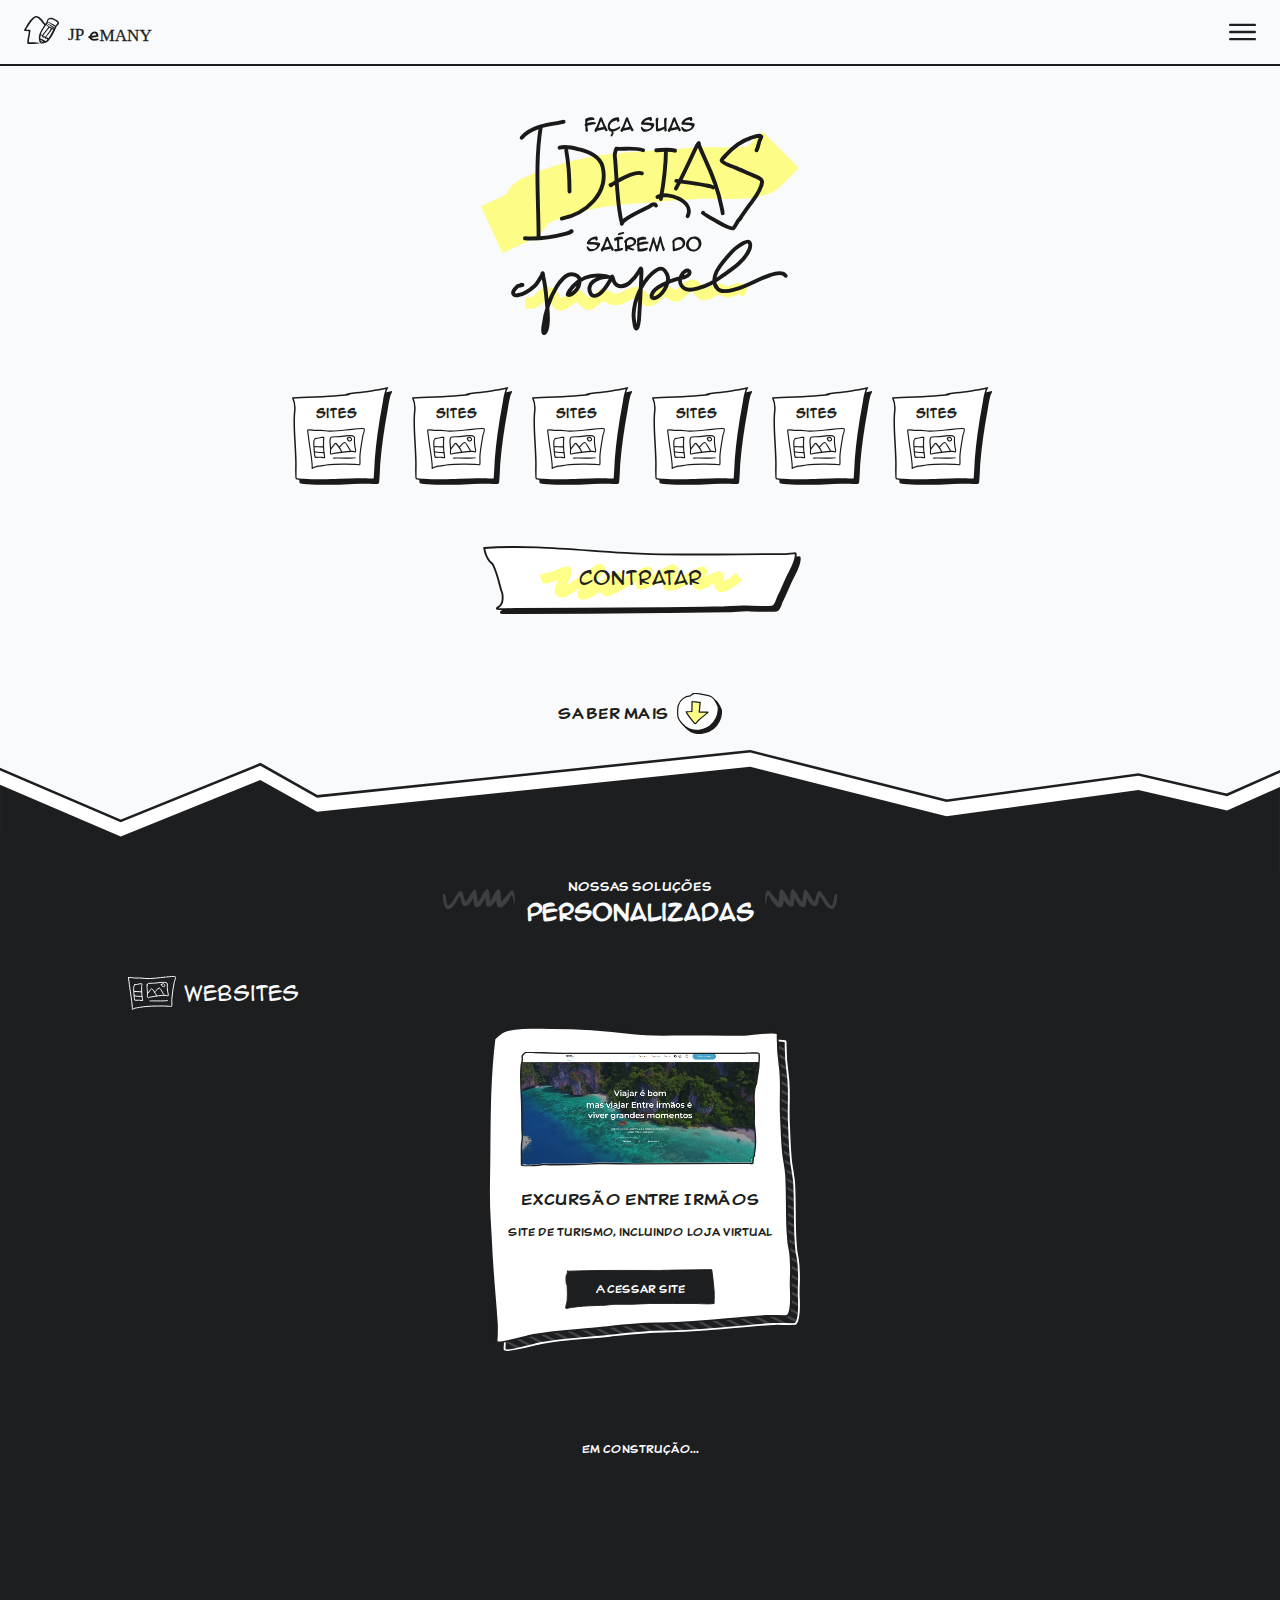
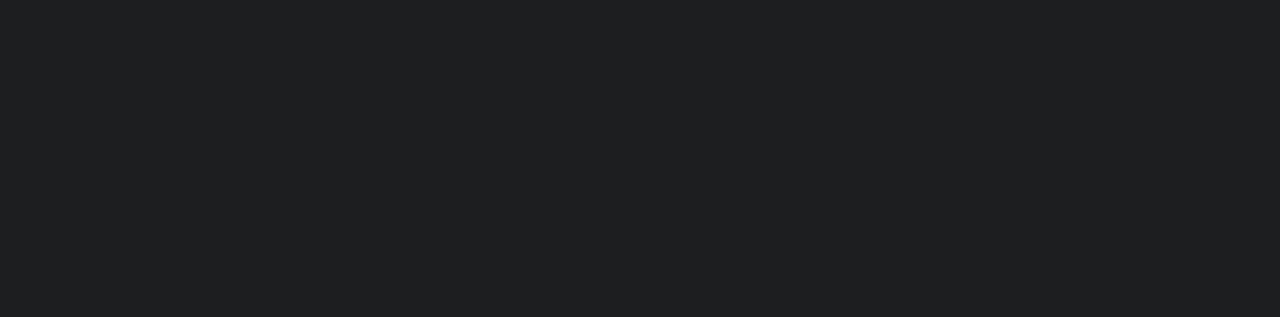
==== index.html @ c29b57c8 "Novo site v1" ====
<!DOCTYPE html>
<html lang="pt-BR">
<head>
    <meta charset="UTF-8">
    <meta name="viewport" content="width=device-width, initial-scale=1.0">
    <link rel="stylesheet" type="text/css" href="estilosGerais.css">
    <link rel="stylesheet" type="text/css" href="inicio.css">
    <link rel="stylesheet" type="text/css" href="icons.css">
    <title>JPeMANY</title>
</head>
<body>
    <!-- Tempo de programação: 25min 10min 50min 45min 25min 1:10-->

    <header>
        <div class="logo">
            <img src="assets/svg/logoCompleto.svg" alt="JPeMANY">
        </div>
        <img src="assets/svg/barras.svg" alt="">
    </header>

    <main>
        <!-- Frase ideias -->
        <div class="fraseIdeias">
            <div class="marcaTexto mt1">
                <img src="assets/svg/marcaTexto1.svg" alt="">
            </div>
            <div class="marcaTexto mt2">
                <img src="assets/svg/marcaTexto2.svg" alt="">
            </div>
            <img src="assets/svg/fraseIdeias.svg" alt="Faça suas ideias saírem do papel">
        </div>


        <!-- Itens -->
        <div class="itensCaixas">

            <div class="item">
                <img class="caixa sombra" src="assets/svg/caixaSombra.svg" alt="">
                <img class="caixa" src="assets/svg/caixa.svg" alt="">
                <h2>Sites</h2>
                <img class="icone" src="assets/svg/itensCaixas/sites.svg" alt="Sites">
            </div>

            <div class="item">
                <img class="caixa sombra" src="assets/svg/caixaSombra.svg" alt="">
                <img class="caixa" src="assets/svg/caixa.svg" alt="">
                <h2>Sites</h2>
                <img class="icone" src="assets/svg/itensCaixas/sites.svg" alt="Sites">
            </div>

            <div class="item">
                <img class="caixa sombra" src="assets/svg/caixaSombra.svg" alt="">
                <img class="caixa" src="assets/svg/caixa.svg" alt="">
                <h2>Sites</h2>
                <img class="icone" src="assets/svg/itensCaixas/sites.svg" alt="Sites">
            </div>

            <div class="item">
                <img class="caixa sombra" src="assets/svg/caixaSombra.svg" alt="">
                <img class="caixa" src="assets/svg/caixa.svg" alt="">
                <h2>Sites</h2>
                <img class="icone" src="assets/svg/itensCaixas/sites.svg" alt="Sites">
            </div>

            <div class="item">
                <img class="caixa sombra" src="assets/svg/caixaSombra.svg" alt="">
                <img class="caixa" src="assets/svg/caixa.svg" alt="">
                <h2>Sites</h2>
                <img class="icone" src="assets/svg/itensCaixas/sites.svg" alt="Sites">
            </div>

            <div class="item">
                <img class="caixa sombra" src="assets/svg/caixaSombra.svg" alt="">
                <img class="caixa" src="assets/svg/caixa.svg" alt="">
                <h2>Sites</h2>
                <img class="icone" src="assets/svg/itensCaixas/sites.svg" alt="Sites">
            </div>
        </div>


        <div class="botaoContratar">
            <img class="caixa sombra" src="assets/svg/retanguloSombra.svg" alt="">
            <img class="caixa" src="assets/svg/retangulo.svg" alt="">
            <img class="caixa marcaTexto" src="assets/svg/marcaTextoRetangulo.svg" alt="">
            <span>Contratar</span>
        </div>


        <a class="saberMais" href="#trabalhos">
            <span>Saber mais</span>
            <img src="assets/svg/iconDescer.svg" alt="">
        </a>

        <img class="divisorPreto" src="assets/svg/divisorPreto.svg" alt="">
        <section id="trabalhos"></section>

        <div class="portfolio">

            <div class="titulo">
                <img class="espelhar" src="assets/svg/ondasBrancas.svg" alt="">
                <div>
                    <h2>Nossas soluções</h2>
                    <h1>personalizadas</h1>
                </div>
                <img src="assets/svg/ondasBrancas.svg" alt="">
            </div>

            <div class="subtitulo">
                <div class="iconSite mask sites"></div>
                <h3>Websites</h3>
            </div>

            <div class="item">
                <img class="caixa sombra" src="assets/svg/caixaSombraBranca.svg" alt="">
                <img class="caixa" src="assets/svg/caixaBranca.svg" alt="">

                <div class="imagemCapa">
                    <img class="contorno" src="assets/svg/contornoImagem.svg" alt="">
                    <img class="mask" src="assets/images/excursaoEntreIrmaos.png" alt="">
                </div>
                
                <h2>Excursão Entre Irmãos</h2>
                <span>Site de turismo, incluindo loja virtual</span>

                <a class="botaoAcessar" href="https://excursaoentreirmaos.com.br/">
                    <img class="caixa" src="assets/svg/retanguloPreto.svg" alt="">
                    <span>Acessar site</span>
                    <img src="" alt="">
                </a>
            </div>

            <div class="construcao">
                <span>Em construção...</span>
            </div>

        </div>

    </main>

    <footer></footer>


</body>
</html>
---- estilosGerais.css ----
:root {
    --branco: #f9fafb;
    --preto: #1d1e20;
    --titulo: 'AnimeAce', Arial, Helvetica, sans-serif;
    --corpo: 'ClassicComic', Arial, Helvetica, sans-serif;
}

/* Fonte para TÍTULO */
@font-face {
    font-family: 'AnimeAce';
    src: url('assets/fonts/AnimeAce20BB.woff2') format('woff2'),
    url('assets/fonts/AnimeAce20BB.woff') format('woff');
}

/* Fonte para CORPO */
@font-face {
    font-family: 'ClassicComic';
    src: url('assets/fonts/ClassicComic.woff2') format('woff2'),
    url('assets/fonts/ClassicComic.woff') format('woff');
}

html {
    scroll-behavior: smooth;
}

button {
    cursor: pointer;
}

a {
    text-decoration: none;
    color: inherit;
}

section {
    scroll-margin-top: 3rem;
}
---- inicio.css ----
body {
    margin: 0;
    padding: 0;
    display: flex;
    align-items: center;
    flex-direction: column;
    font-family: var(--corpo);
    background-color: var(--branco);
    color: var(--preto);
}

header {
    display: flex;
    width: 100%;
    justify-content: space-between;
    box-sizing: border-box;
    padding: 1rem 1.5rem;
    border-bottom: 2px solid var(--preto);
}

main {
    display: flex;
    flex-direction: column;
    justify-content: center;
    align-items: center;
    width: 100%;
}

    .fraseIdeias {
        position: relative;
        display: flex;
        justify-content: center;
        align-items: center;
        width: 80%;
        height: 20rem;
    }

        .fraseIdeias .marcaTexto {
            position: absolute;
        }

        .fraseIdeias img {
            z-index: 0;
        }

    /* Estilos para as caixas */
    .caixa {
        position: absolute;
        width: 100%;
        height: 100%;
        z-index: -1;
    }

    .sombra {
        z-index: -1;
        left: 50%;
        top: 50%;
        transform: translateX(-50%) translateY(-50%);
        margin: 4px 0 0 4px;
    }
    /* --- */

    .itensCaixas {
        display: flex;
        flex-wrap: wrap;
        justify-content: center;
        align-items: center;
        gap: 1.5rem;
    }

        .itensCaixas .item {
            position: relative;
            display: flex;
            flex-direction: column;
            justify-content: center;
            align-items: center;
            width: 6rem;
            height: 6rem;
        }

            /* Compensar a deformação das caixas */
            .itensCaixas h2, .itensCaixas .icone {
                margin: 0.5rem 0.5rem 0 0;
            }

            .itensCaixas h2 {
                font-family: var(--titulo);
                font-size: 0.7rem;
                text-align: center;
            }

            .itensCaixas .icone {
                width: 60%;
            }


    .botaoContratar {
        position: relative;
        width: 80%;
        height: 4rem;
        display: flex;
        justify-content: center;
        align-items: center;
        margin-top: 4rem;
    }

        .botaoContratar .marcaTexto {
            position: absolute;
            top: 0;
            left: 0;
        }

        .botaoContratar span {
            z-index: 1;
            font-family: var(--titulo);
            font-size: 1.1rem;
        }


    .saberMais {
        margin-top: 5.2rem;
        display: flex;
        align-items: center;
        gap: 0.5rem;
        color: var(--preto);
    }

        
    .divisorPreto {
        margin-top: 1rem;
        margin-bottom: -1px;
        width: 100%;
    }

    .portfolio {
        background-color: var(--preto);
        width: 100%;
        color: white;
        display: flex;
        flex-direction: column;
        justify-content: center;
        align-items: center;
        text-align: center;
        color: var(--branco);
    }

        .portfolio .titulo {
            display: flex;
            justify-content: center;
            align-items: center;
            gap: 0.7rem;
        }

            .portfolio .titulo h2  {
                font-size: 0.8rem;
                font-weight: 100;
                margin: 0.3rem 0;
            }

            .portfolio .titulo h1  {
                font-family: var(--titulo);
                font-size: 1.3rem;
                margin: 0;
            }


        .portfolio .subtitulo {
            display: flex;
            align-items: center;
            gap: 0.5rem;
            width: 80%;
            margin-top: 3rem;
        }

            .portfolio .iconSite {
                width: 3rem;
                height: 2.5rem;
                background-color: #fff;
            }

            .portfolio h3 {
                font-family: var(--titulo);
                font-weight: normal;
                font-size: 1.2rem;
                margin: 0 auto 0 0;
            }


        .portfolio .item {
            position: relative;
            width: 19rem;
            height: 21.5rem;
            display: flex;
            flex-direction: column;
            align-items: center;
            text-align: center;
            color: var(--preto);
            gap: 1rem;
            margin-bottom: 5rem;
            z-index: 1;
        }

        .portfolio .sombra {
            margin: 8px 0 0 8px;
        }

            .portfolio .imagemCapa {
                position: relative;
                width: 15rem;
                height: 8rem;
                margin-top: 2rem;
            }

                .portfolio .imagemCapa img {
                    position: absolute;
                    left: 50%;
                    top: 50%;
                    transform: translateX(-50%) translateY(-50%);
                    width: 100%;
                }

                .portfolio .item .mask {
                    -webkit-mask-image: url('assets/svg/imagemClip.svg');
                    mask-image: url('assets/svg/imagemClip.svg');
                }

                .portfolio .contorno {
                    z-index: 1;
                }
            
            .portfolio h2 {
                font-weight: normal;
                font-size: 1rem;
                margin: 0;
            }

            .portfolio span {
                font-size: 0.7rem;
            }

            .portfolio .botaoAcessar {
                text-decoration: none;
                position: relative;
                display: flex;
                justify-content: center;
                align-items: center;
                width: 50%;
                height: 2.5rem;
                margin: auto 0 3rem 0;
                color: var(--branco);
            }

                .portfolio .botaoAcessar span {
                    z-index: 1;
                }


    .construcao {
        height: 30rem;
    }


    /* Classes globais: */
    .espelhar {
        transform: scaleX(-1);
    }
---- icons.css ----
.mask {
    -webkit-mask-repeat: no-repeat;
    -webkit-mask-size: contain;
    -webkit-mask-position: center;

    mask-repeat: no-repeat;
    mask-size: contain;
    mask-position: center;
}

.sites {
    -webkit-mask-image: url('assets/svg/itensCaixas/sites.svg');
    mask-image: url('assets/svg/itensCaixas/sites.svg');
}
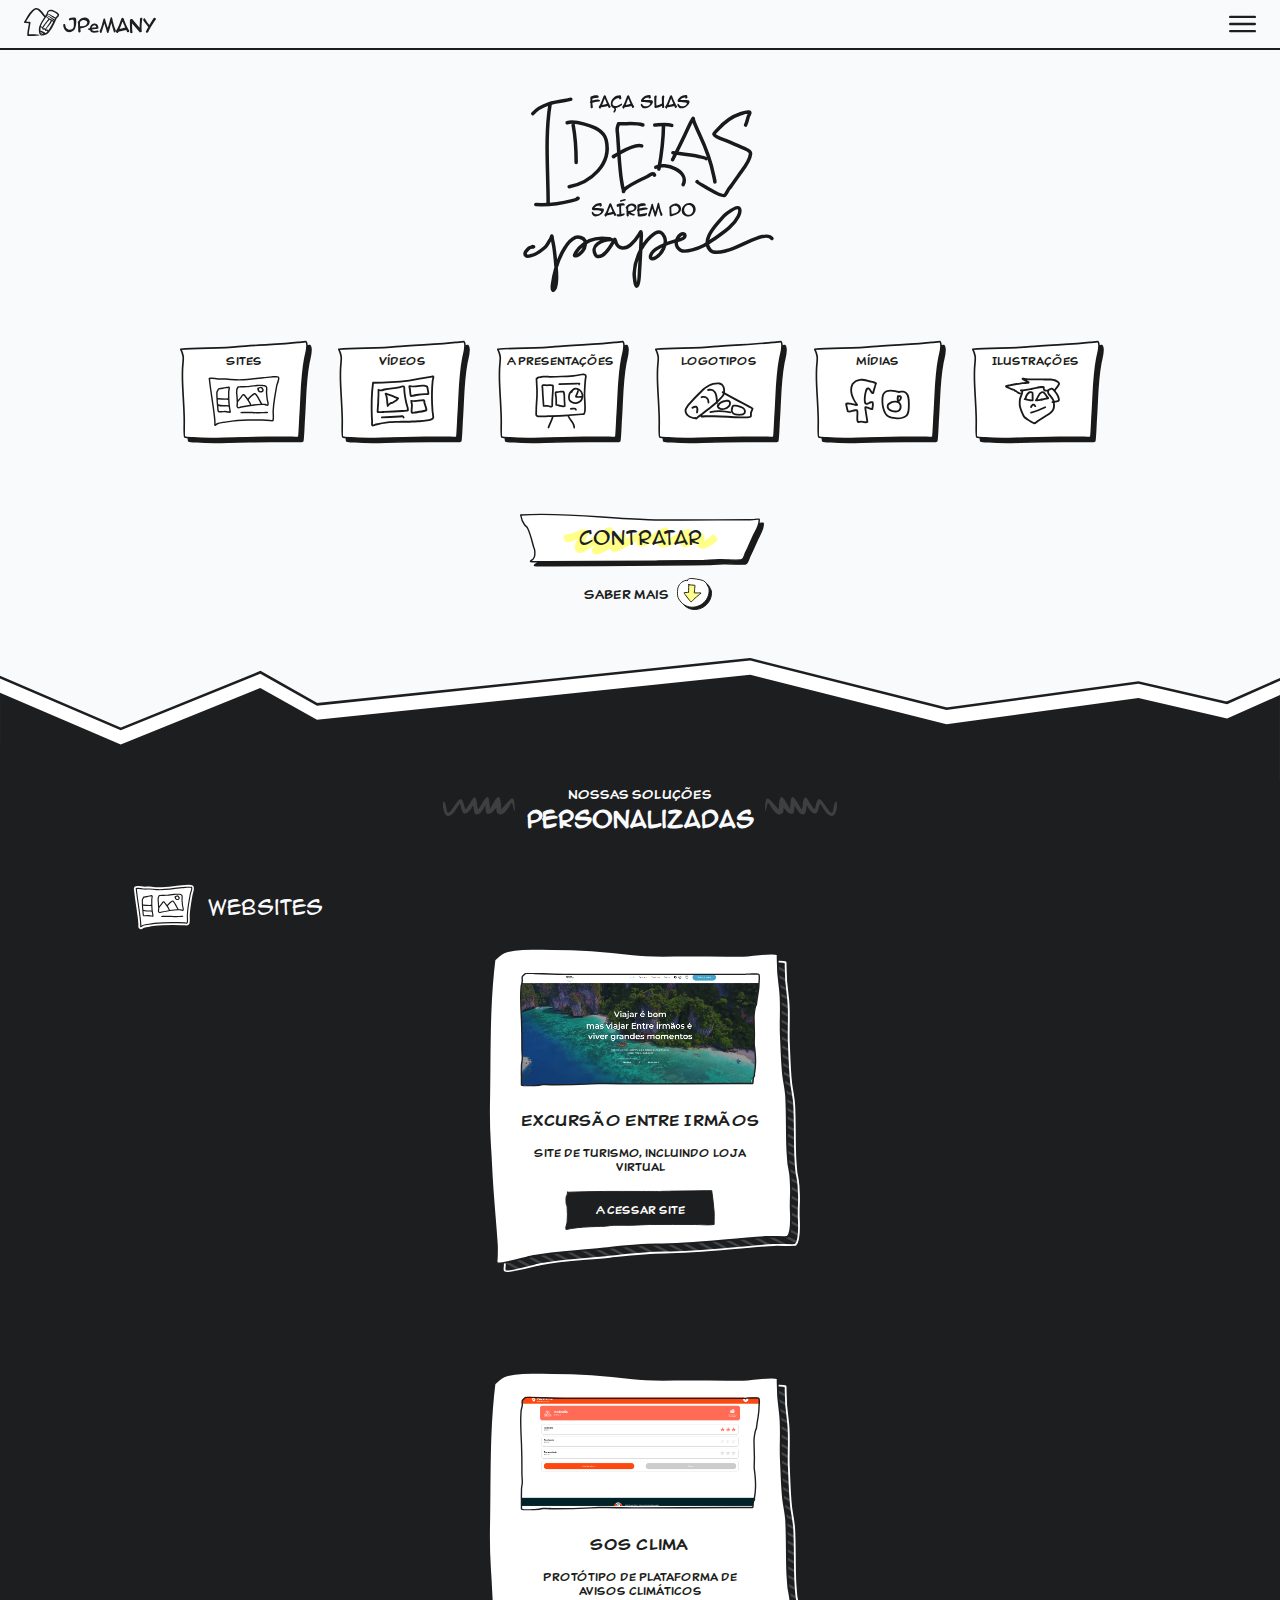
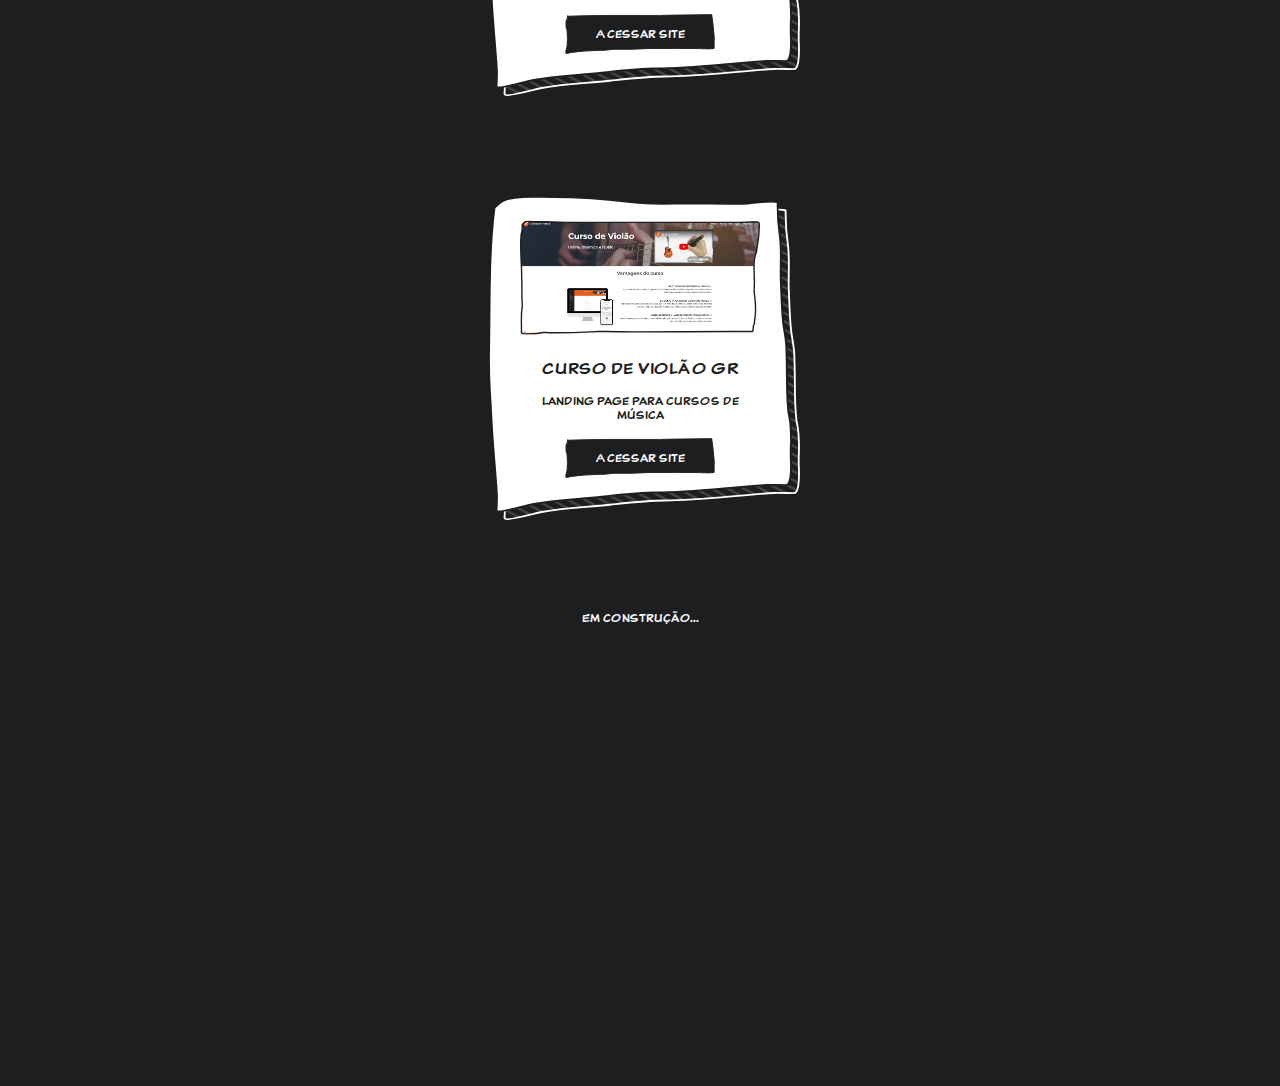
==== commit e2a81d6d: "Atualizações" ====
--- a/index.html
+++ b/index.html
@@ -9,7 +9,7 @@
     <title>JPeMANY</title>
 </head>
 <body>
-    <!-- Tempo de programação: 25min 10min 50min 45min 25min 1:10-->
+    <!-- Tempo de programação: 25min 10min 50min 45min 25min 1:10 1:30-->
 
     <header>
         <div class="logo">
@@ -27,7 +27,7 @@
             <div class="marcaTexto mt2">
                 <img src="assets/svg/marcaTexto2.svg" alt="">
             </div>
-            <img src="assets/svg/fraseIdeias.svg" alt="Faça suas ideias saírem do papel">
+            <img class="fraseSVG" src="assets/svg/fraseIdeias.svg" alt="Faça suas ideias saírem do papel">
         </div>
 
 
@@ -44,36 +44,36 @@
             <div class="item">
                 <img class="caixa sombra" src="assets/svg/caixaSombra.svg" alt="">
                 <img class="caixa" src="assets/svg/caixa.svg" alt="">
-                <h2>Sites</h2>
-                <img class="icone" src="assets/svg/itensCaixas/sites.svg" alt="Sites">
+                <h2>Vídeos</h2>
+                <img class="icone" src="assets/svg/itensCaixas/videos.svg" alt="Vídeos">
             </div>
 
             <div class="item">
                 <img class="caixa sombra" src="assets/svg/caixaSombra.svg" alt="">
                 <img class="caixa" src="assets/svg/caixa.svg" alt="">
-                <h2>Sites</h2>
-                <img class="icone" src="assets/svg/itensCaixas/sites.svg" alt="Sites">
+                <h2>Apresentações</h2>
+                <img class="icone" src="assets/svg/itensCaixas/apresentacoes.svg" alt="Apresentações">
             </div>
 
             <div class="item">
                 <img class="caixa sombra" src="assets/svg/caixaSombra.svg" alt="">
                 <img class="caixa" src="assets/svg/caixa.svg" alt="">
-                <h2>Sites</h2>
-                <img class="icone" src="assets/svg/itensCaixas/sites.svg" alt="Sites">
+                <h2>Logotipos</h2>
+                <img class="icone" src="assets/svg/itensCaixas/logos.svg" alt="Logotipos">
             </div>
 
             <div class="item">
                 <img class="caixa sombra" src="assets/svg/caixaSombra.svg" alt="">
                 <img class="caixa" src="assets/svg/caixa.svg" alt="">
-                <h2>Sites</h2>
-                <img class="icone" src="assets/svg/itensCaixas/sites.svg" alt="Sites">
+                <h2>Mídias</h2>
+                <img class="icone" src="assets/svg/itensCaixas/midias.svg" alt="Mídias">
             </div>
 
             <div class="item">
                 <img class="caixa sombra" src="assets/svg/caixaSombra.svg" alt="">
                 <img class="caixa" src="assets/svg/caixa.svg" alt="">
-                <h2>Sites</h2>
-                <img class="icone" src="assets/svg/itensCaixas/sites.svg" alt="Sites">
+                <h2>Ilustrações</h2>
+                <img class="icone" src="assets/svg/itensCaixas/ilustracoes.svg" alt="Ilustrações">
             </div>
         </div>
 
@@ -106,7 +106,7 @@
             </div>
 
             <div class="subtitulo">
-                <div class="iconSite mask sites"></div>
+                <img class="icon" src="assets/svg/itensCaixas/sites.svg" alt="">
                 <h3>Websites</h3>
             </div>
 
@@ -129,6 +129,46 @@
                 </a>
             </div>
 
+
+            <div class="item">
+                <img class="caixa sombra" src="assets/svg/caixaSombraBranca.svg" alt="">
+                <img class="caixa" src="assets/svg/caixaBranca.svg" alt="">
+
+                <div class="imagemCapa">
+                    <img class="contorno" src="assets/svg/contornoImagem.svg" alt="">
+                    <img class="mask" src="assets/images/sosClima.png" alt="">
+                </div>
+                
+                <h2>SOS Clima</h2>
+                <span>Protótipo de plataforma de avisos climáticos</span>
+
+                <a class="botaoAcessar" href="https://excursaoentreirmaos.com.br/">
+                    <img class="caixa" src="assets/svg/retanguloPreto.svg" alt="">
+                    <span>Acessar site</span>
+                    <img src="" alt="">
+                </a>
+            </div>
+
+
+            <div class="item">
+                <img class="caixa sombra" src="assets/svg/caixaSombraBranca.svg" alt="">
+                <img class="caixa" src="assets/svg/caixaBranca.svg" alt="">
+
+                <div class="imagemCapa">
+                    <img class="contorno" src="assets/svg/contornoImagem.svg" alt="">
+                    <img class="mask" src="assets/images/violaogr.png" alt="">
+                </div>
+                
+                <h2>Curso de Violão GR</h2>
+                <span>Landing page para cursos de música</span>
+
+                <a class="botaoAcessar" href="https://excursaoentreirmaos.com.br/">
+                    <img class="caixa" src="assets/svg/retanguloPreto.svg" alt="">
+                    <span>Acessar site</span>
+                    <img src="" alt="">
+                </a>
+            </div>
+
             <div class="construcao">
                 <span>Em construção...</span>
             </div>
--- a/inicio.css
+++ b/inicio.css
@@ -16,7 +16,7 @@
     width: 100%;
     justify-content: space-between;
     box-sizing: border-box;
-    padding: 1rem 1.5rem;
+    padding: 0.5rem 1.5rem;
     border-bottom: 2px solid var(--preto);
 }
 
@@ -33,17 +33,63 @@
         display: flex;
         justify-content: center;
         align-items: center;
-        width: 80%;
-        height: 20rem;
+        width: 18rem;
+        height: 18rem;
     }
 
         .fraseIdeias .marcaTexto {
             position: absolute;
+            z-index: -1;
         }
 
         .fraseIdeias img {
+            width: 100%;
+        }
+
+        .fraseSVG {
+            z-index: 2;
+        }
+
+        .fraseIdeias .mt1::after {
+            content: '';
+            background-color: var(--branco);
+            width: 20rem;
+            height: 9rem;
+            position: absolute;
+            left: -5%;
+            top: -10%;
+            transform: rotate(-25deg);
+            animation: marcaTexto1 linear 1.5s 1s forwards;
             z-index: 0;
         }
+
+            @keyframes marcaTexto1 {
+                for {
+                    transform: translateX(0) translateY(0) rotate(-25deg);
+                }
+
+                to {
+                    transform: translateX(100%) translateY(-90%) rotate(-35deg);
+                }
+            }
+
+        .fraseIdeias .mt2::after {
+            content: '';
+            background-color: var(--branco);
+            width: 18rem;
+            height: 3rem;
+            position: absolute;
+            left: 0;
+            top: 70%;
+            animation: marcaTexto2 linear 4s 3s forwards;
+        }
+
+            @keyframes marcaTexto2 {
+                for { transform: translateX(0) }
+                to { transform: translateX(100%) }
+            }
+
+
 
     /* Estilos para as caixas */
     .caixa {
@@ -60,14 +106,14 @@
         transform: translateX(-50%) translateY(-50%);
         margin: 4px 0 0 4px;
     }
-    /* --- */
 
     .itensCaixas {
         display: flex;
         flex-wrap: wrap;
         justify-content: center;
         align-items: center;
-        gap: 1.5rem;
+        width: 80%;
+        gap: 1.9rem;
     }
 
         .itensCaixas .item {
@@ -76,29 +122,26 @@
             flex-direction: column;
             justify-content: center;
             align-items: center;
-            width: 6rem;
-            height: 6rem;
-        }
-
-            /* Compensar a deformação das caixas */
-            .itensCaixas h2, .itensCaixas .icone {
-                margin: 0.5rem 0.5rem 0 0;
-            }
+            width: 8rem;
+            height: 6.5rem;
+        }
 
             .itensCaixas h2 {
-                font-family: var(--titulo);
+                font-family: var(--corpo);
+                font-weight: normal;
                 font-size: 0.7rem;
                 text-align: center;
+                margin: 0.5rem 0 0 0;
             }
 
             .itensCaixas .icone {
-                width: 60%;
+                width: 70%;
             }
 
 
     .botaoContratar {
         position: relative;
-        width: 80%;
+        width: 15rem;
         height: 4rem;
         display: flex;
         justify-content: center;
@@ -120,12 +163,17 @@
 
 
     .saberMais {
-        margin-top: 5.2rem;
+        margin: 0.5rem 0 2rem 1rem;
+        font-size: 0.8rem;
         display: flex;
         align-items: center;
         gap: 0.5rem;
         color: var(--preto);
     }
+
+        .saberMais img {
+            height: 2rem;
+        }
 
         
     .divisorPreto {
@@ -174,10 +222,8 @@
             margin-top: 3rem;
         }
 
-            .portfolio .iconSite {
-                width: 3rem;
-                height: 2.5rem;
-                background-color: #fff;
+            .portfolio .icon {
+                width: 4.5rem;
             }
 
             .portfolio h3 {
@@ -238,6 +284,7 @@
 
             .portfolio span {
                 font-size: 0.7rem;
+                width: 80%;
             }
 
             .portfolio .botaoAcessar {
--- a/icons.css
+++ b/icons.css
@@ -8,7 +8,7 @@
     mask-position: center;
 }
 
-.sites {
-    -webkit-mask-image: url('assets/svg/itensCaixas/sites.svg');
-    mask-image: url('assets/svg/itensCaixas/sites.svg');
-}+/* .sites {
+    -webkit-mask-image: url('assets/svg/itensCaixas/sites5.svg');
+    mask-image: url('assets/svg/itensCaixas/sites5.svg');
+} */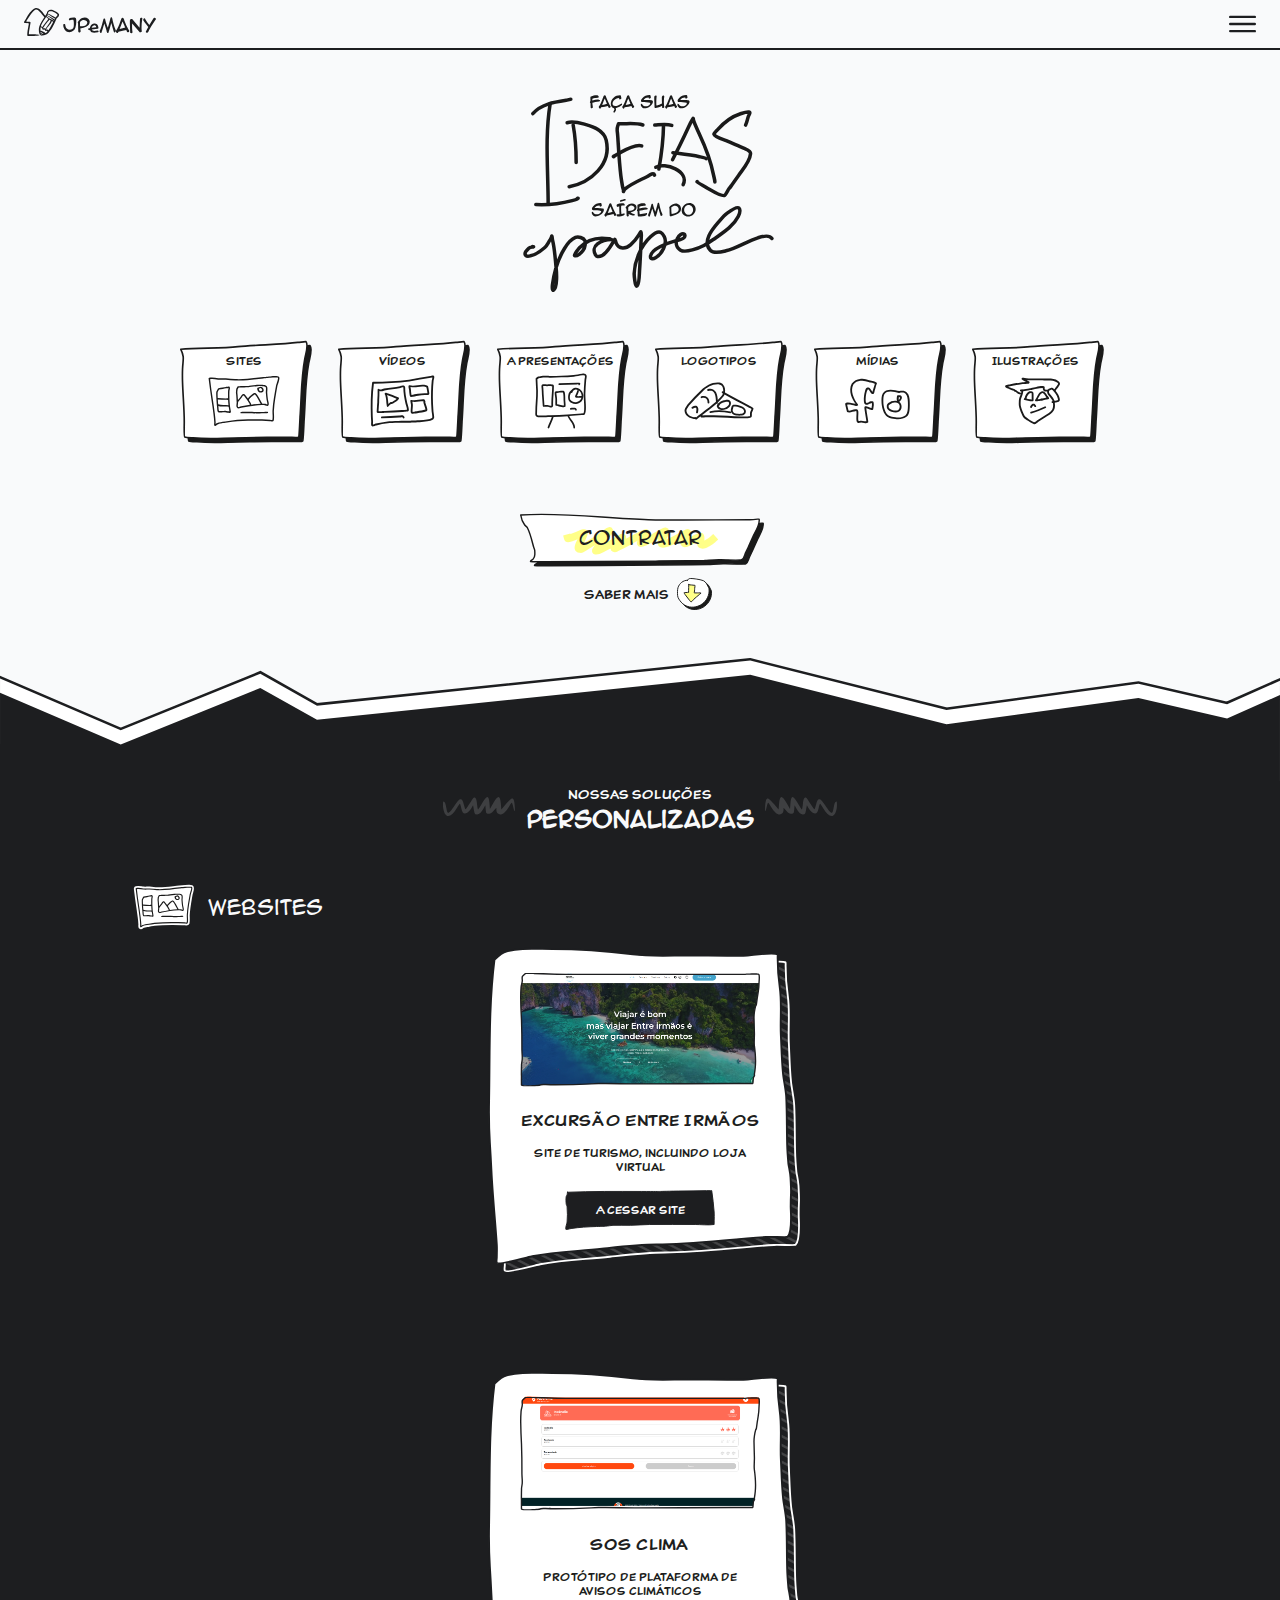
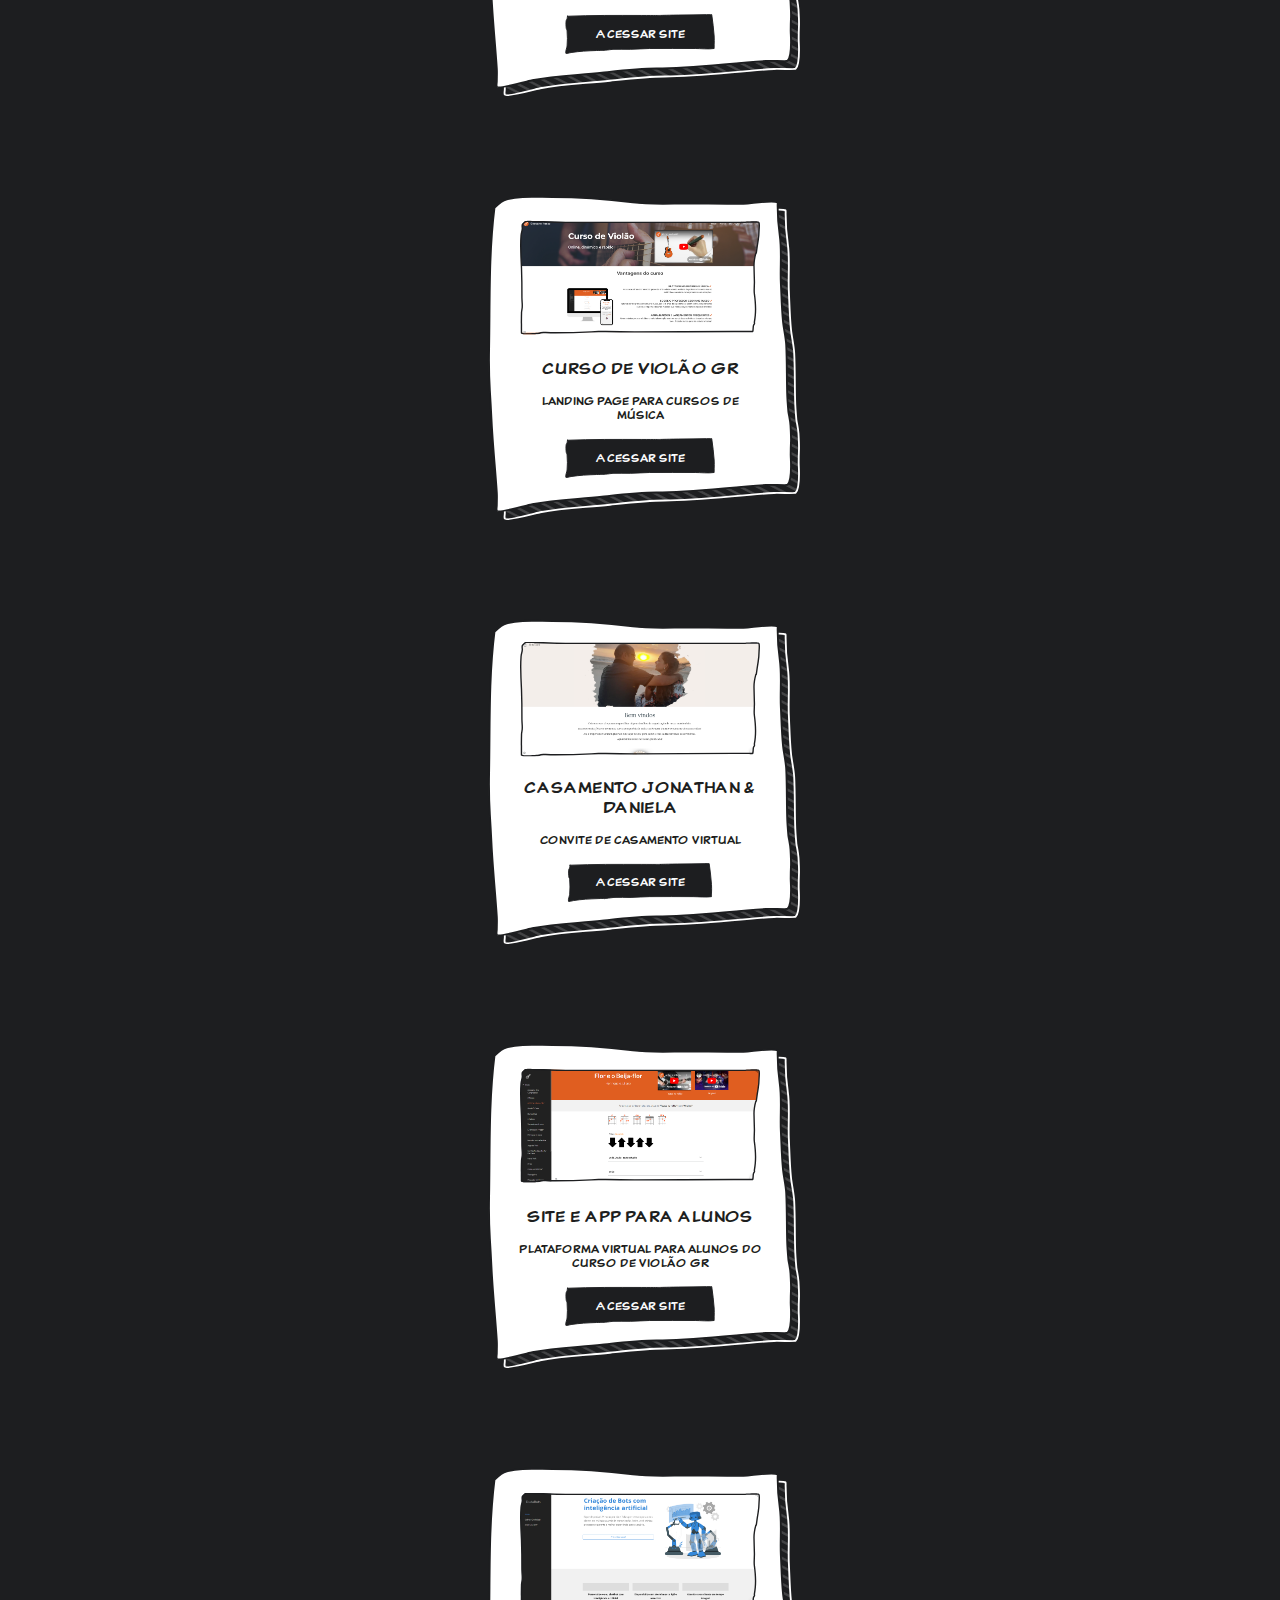
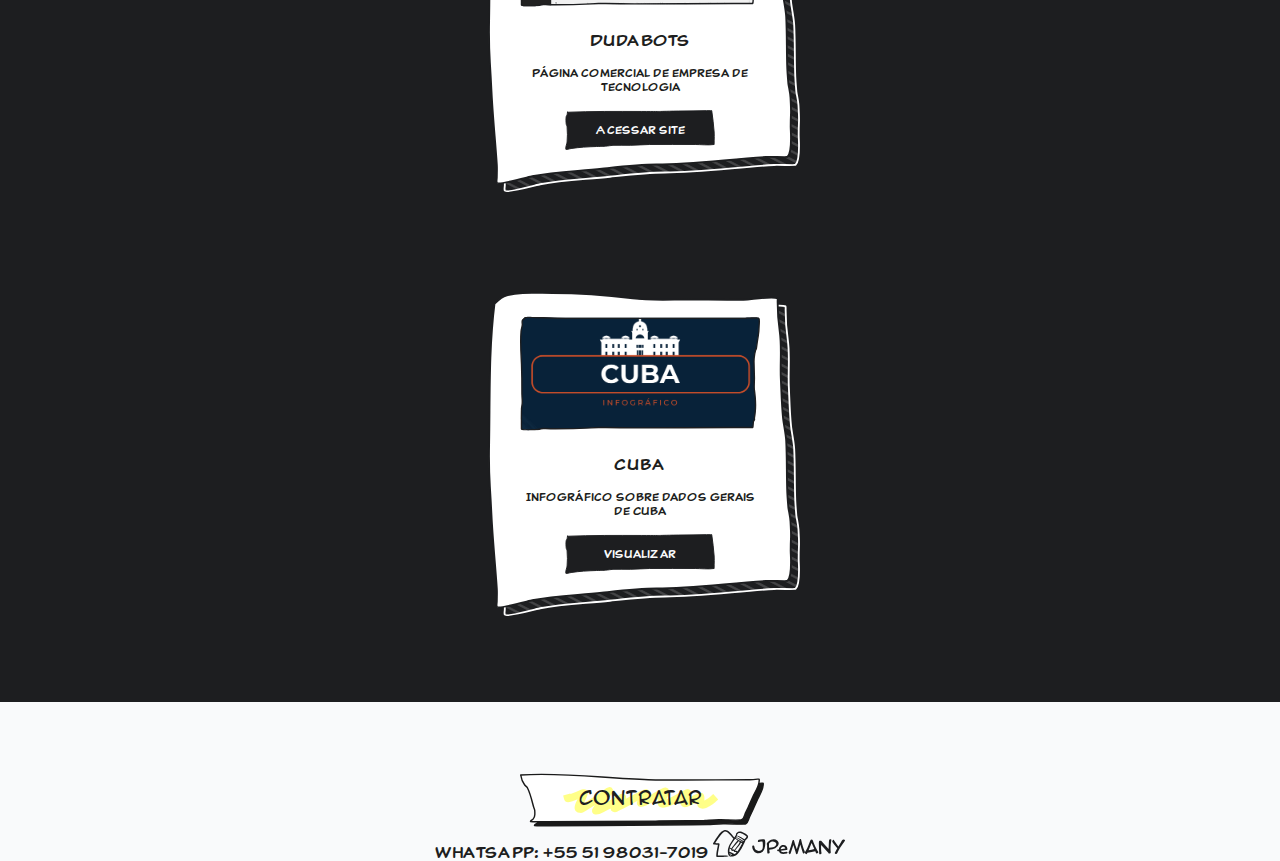
==== commit bd12b5f2: "Atualizações" ====
--- a/index.html
+++ b/index.html
@@ -9,7 +9,7 @@
     <title>JPeMANY</title>
 </head>
 <body>
-    <!-- Tempo de programação: 25min 10min 50min 45min 25min 1:10 1:30-->
+    <!-- Tempo de programação: 25min 10min 50min 45min 25min 1:10 1:30 45min-->
 
     <header>
         <div class="logo">
@@ -78,12 +78,12 @@
         </div>
 
 
-        <div class="botaoContratar">
+        <a class="botaoContratar" href="https://api.whatsapp.com/send?phone=5180317019" target="_blank" rel="noopener">
             <img class="caixa sombra" src="assets/svg/retanguloSombra.svg" alt="">
             <img class="caixa" src="assets/svg/retangulo.svg" alt="">
             <img class="caixa marcaTexto" src="assets/svg/marcaTextoRetangulo.svg" alt="">
             <span>Contratar</span>
-        </div>
+        </a>
 
 
         <a class="saberMais" href="#trabalhos">
@@ -110,13 +110,14 @@
                 <h3>Websites</h3>
             </div>
 
-            <div class="item">
-                <img class="caixa sombra" src="assets/svg/caixaSombraBranca.svg" alt="">
-                <img class="caixa" src="assets/svg/caixaBranca.svg" alt="">
-
-                <div class="imagemCapa">
-                    <img class="contorno" src="assets/svg/contornoImagem.svg" alt="">
-                    <img class="mask" src="assets/images/excursaoEntreIrmaos.png" alt="">
+
+            <div class="item">
+                <img class="caixa sombra" src="assets/svg/caixaSombraBranca.svg" alt="">
+                <img class="caixa" src="assets/svg/caixaBranca.svg" alt="">
+
+                <div class="imagemCapa">
+                    <img class="contorno" src="assets/svg/contornoImagem.svg" alt="">
+                    <img class="mask" src="assets/images/capas/excursaoEntreIrmaos.png" alt="">
                 </div>
                 
                 <h2>Excursão Entre Irmãos</h2>
@@ -136,49 +137,142 @@
 
                 <div class="imagemCapa">
                     <img class="contorno" src="assets/svg/contornoImagem.svg" alt="">
-                    <img class="mask" src="assets/images/sosClima.png" alt="">
+                    <img class="mask" src="assets/images/capas/sosClima.png" alt="">
                 </div>
                 
                 <h2>SOS Clima</h2>
                 <span>Protótipo de plataforma de avisos climáticos</span>
 
-                <a class="botaoAcessar" href="https://excursaoentreirmaos.com.br/">
-                    <img class="caixa" src="assets/svg/retanguloPreto.svg" alt="">
-                    <span>Acessar site</span>
-                    <img src="" alt="">
-                </a>
-            </div>
-
-
-            <div class="item">
-                <img class="caixa sombra" src="assets/svg/caixaSombraBranca.svg" alt="">
-                <img class="caixa" src="assets/svg/caixaBranca.svg" alt="">
-
-                <div class="imagemCapa">
-                    <img class="contorno" src="assets/svg/contornoImagem.svg" alt="">
-                    <img class="mask" src="assets/images/violaogr.png" alt="">
+                <a class="botaoAcessar" href="https://sos-clima.netlify.app/">
+                    <img class="caixa" src="assets/svg/retanguloPreto.svg" alt="">
+                    <span>Acessar site</span>
+                    <img src="" alt="">
+                </a>
+            </div>
+
+
+            <div class="item">
+                <img class="caixa sombra" src="assets/svg/caixaSombraBranca.svg" alt="">
+                <img class="caixa" src="assets/svg/caixaBranca.svg" alt="">
+
+                <div class="imagemCapa">
+                    <img class="contorno" src="assets/svg/contornoImagem.svg" alt="">
+                    <img class="mask" src="assets/images/capas/violaogr.png" alt="">
                 </div>
                 
                 <h2>Curso de Violão GR</h2>
                 <span>Landing page para cursos de música</span>
 
-                <a class="botaoAcessar" href="https://excursaoentreirmaos.com.br/">
-                    <img class="caixa" src="assets/svg/retanguloPreto.svg" alt="">
-                    <span>Acessar site</span>
-                    <img src="" alt="">
-                </a>
-            </div>
-
-            <div class="construcao">
-                <span>Em construção...</span>
-            </div>
-
+                <a class="botaoAcessar" href="https://www.aulaviolaogr.com/">
+                    <img class="caixa" src="assets/svg/retanguloPreto.svg" alt="">
+                    <span>Acessar site</span>
+                    <img src="" alt="">
+                </a>
+            </div>
+
+            
+            <div class="item">
+                <img class="caixa sombra" src="assets/svg/caixaSombraBranca.svg" alt="">
+                <img class="caixa" src="assets/svg/caixaBranca.svg" alt="">
+
+                <div class="imagemCapa">
+                    <img class="contorno" src="assets/svg/contornoImagem.svg" alt="">
+                    <img class="mask" src="assets/images/capas/joedani.png" alt="">
+                </div>
+                
+                <h2>Casamento Jonathan & Daniela</h2>
+                <span>Convite de casamento virtual</span>
+
+                <a class="botaoAcessar" href="https://sites.google.com/view/casamentojoedani">
+                    <img class="caixa" src="assets/svg/retanguloPreto.svg" alt="">
+                    <span>Acessar site</span>
+                    <img src="" alt="">
+                </a>
+            </div>
+
+            
+            <div class="item">
+                <img class="caixa sombra" src="assets/svg/caixaSombraBranca.svg" alt="">
+                <img class="caixa" src="assets/svg/caixaBranca.svg" alt="">
+
+                <div class="imagemCapa">
+                    <img class="contorno" src="assets/svg/contornoImagem.svg" alt="">
+                    <img class="mask" src="assets/images/capas/plataformagr2.png" alt="">
+                </div>
+                
+                <h2>Site e app para alunos</h2>
+                <span>Plataforma virtual para alunos do curso de violão GR</span>
+
+                <a class="botaoAcessar" href="https://sites.google.com/view/alunos-violaogeovane">
+                    <img class="caixa" src="assets/svg/retanguloPreto.svg" alt="">
+                    <span>Acessar site</span>
+                    <img src="" alt="">
+                </a>
+            </div>
+
+            
+            <div class="item">
+                <img class="caixa sombra" src="assets/svg/caixaSombraBranca.svg" alt="">
+                <img class="caixa" src="assets/svg/caixaBranca.svg" alt="">
+
+                <div class="imagemCapa">
+                    <img class="contorno" src="assets/svg/contornoImagem.svg" alt="">
+                    <img class="mask" src="assets/images/capas/dudabots.png" alt="">
+                </div>
+                
+                <h2>DudaBots</h2>
+                <span>Página comercial de empresa de tecnologia</span>
+
+                <a class="botaoAcessar" href="https://sites.google.com/view/dudabots">
+                    <img class="caixa" src="assets/svg/retanguloPreto.svg" alt="">
+                    <span>Acessar site</span>
+                    <img src="" alt="">
+                </a>
+            </div>
+
+            <div class="item">
+                <img class="caixa sombra" src="assets/svg/caixaSombraBranca.svg" alt="">
+                <img class="caixa" src="assets/svg/caixaBranca.svg" alt="">
+
+                <div class="imagemCapa">
+                    <img class="contorno" src="assets/svg/contornoImagem.svg" alt="">
+                    <img class="mask" src="assets/images/capas/cuba.png" alt="">
+                </div>
+                
+                <h2>Cuba</h2>
+                <span>Infográfico sobre dados gerais de Cuba</span>
+
+                <a id="cuba" class="botaoAcessar abrirImagem">
+                    <img class="caixa" src="assets/svg/retanguloPreto.svg" alt="">
+                    <span>Visualizar</span>
+                    <img src="" alt="">
+                </a>
+            </div>
+
+        </div>
+
+        <a class="botaoContratar" href="https://api.whatsapp.com/send?phone=5180317019" target="_blank" rel="noopener">
+            <img class="caixa sombra" src="assets/svg/retanguloSombra.svg" alt="">
+            <img class="caixa" src="assets/svg/retangulo.svg" alt="">
+            <img class="caixa marcaTexto" src="assets/svg/marcaTextoRetangulo.svg" alt="">
+            <span>Contratar</span>
+        </a>
+
+
+        <div class="visualizadorImagens none">
+            <span class="fechar"><span class="iconFechar">X</span>Fechar</span>
+            <img src="" alt="">
+            <span class="legenda"></span>
         </div>
 
     </main>
 
-    <footer></footer>
-
+    <footer>
+        <a href="https://api.whatsapp.com/send?phone=5180317019" target="_blank" rel="noopener">Whatsapp: +55 51 98031-7019</a>
+        <img src="assets/svg/logoCompleto.svg" alt="">
+    </footer>
+
+    <script src="script.js"></script>
 
 </body>
 </html>--- a/estilosGerais.css
+++ b/estilosGerais.css
@@ -34,4 +34,8 @@
 
 section {
     scroll-margin-top: 3rem;
+}
+
+.none {
+    display: none !important;
 }--- a/inicio.css
+++ b/inicio.css
@@ -35,6 +35,7 @@
         align-items: center;
         width: 18rem;
         height: 18rem;
+        overflow: hidden;
     }
 
         .fraseIdeias .marcaTexto {
@@ -304,6 +305,46 @@
                 }
 
 
+    .visualizadorImagens {
+        z-index: 2;
+        position: fixed;
+        left: 0;
+        top: 0;
+        width: 100%;
+        height: 100vh;
+        background-color: #242424a9;
+        color: var(--branco);
+        
+        -webkit-backdrop-filter: blur(5px);
+        backdrop-filter: blur(5px);
+
+        display: flex;
+        flex-direction: column;
+        justify-content: center;
+        align-items: center;
+        gap: 1rem;
+    }
+
+        .visualizadorImagens .fechar {
+            display: flex;
+            align-items: center;
+            gap: 0.5rem;
+            font-weight: 100;
+            text-align: left;
+            width: 70%;
+        }
+
+        .visualizadorImagens .iconFechar {
+            font-size: 1.5rem;
+            font-weight: bold;
+        }
+
+        .visualizadorImagens img {
+            max-width: 80%;
+            max-height: 80%;
+        }
+
+
     .construcao {
         height: 30rem;
     }
@@ -312,4 +353,18 @@
     /* Classes globais: */
     .espelhar {
         transform: scaleX(-1);
-    }+    }
+
+
+
+@media (min-width: 768px) {
+
+    .item *:not(.sombra) {
+        transition: all 0.5s ease;
+    }
+
+    .item:hover *:not(.sombra) {
+        transform: scale(1.1) translateX(-8px) translateY(-8px);
+    }
+
+}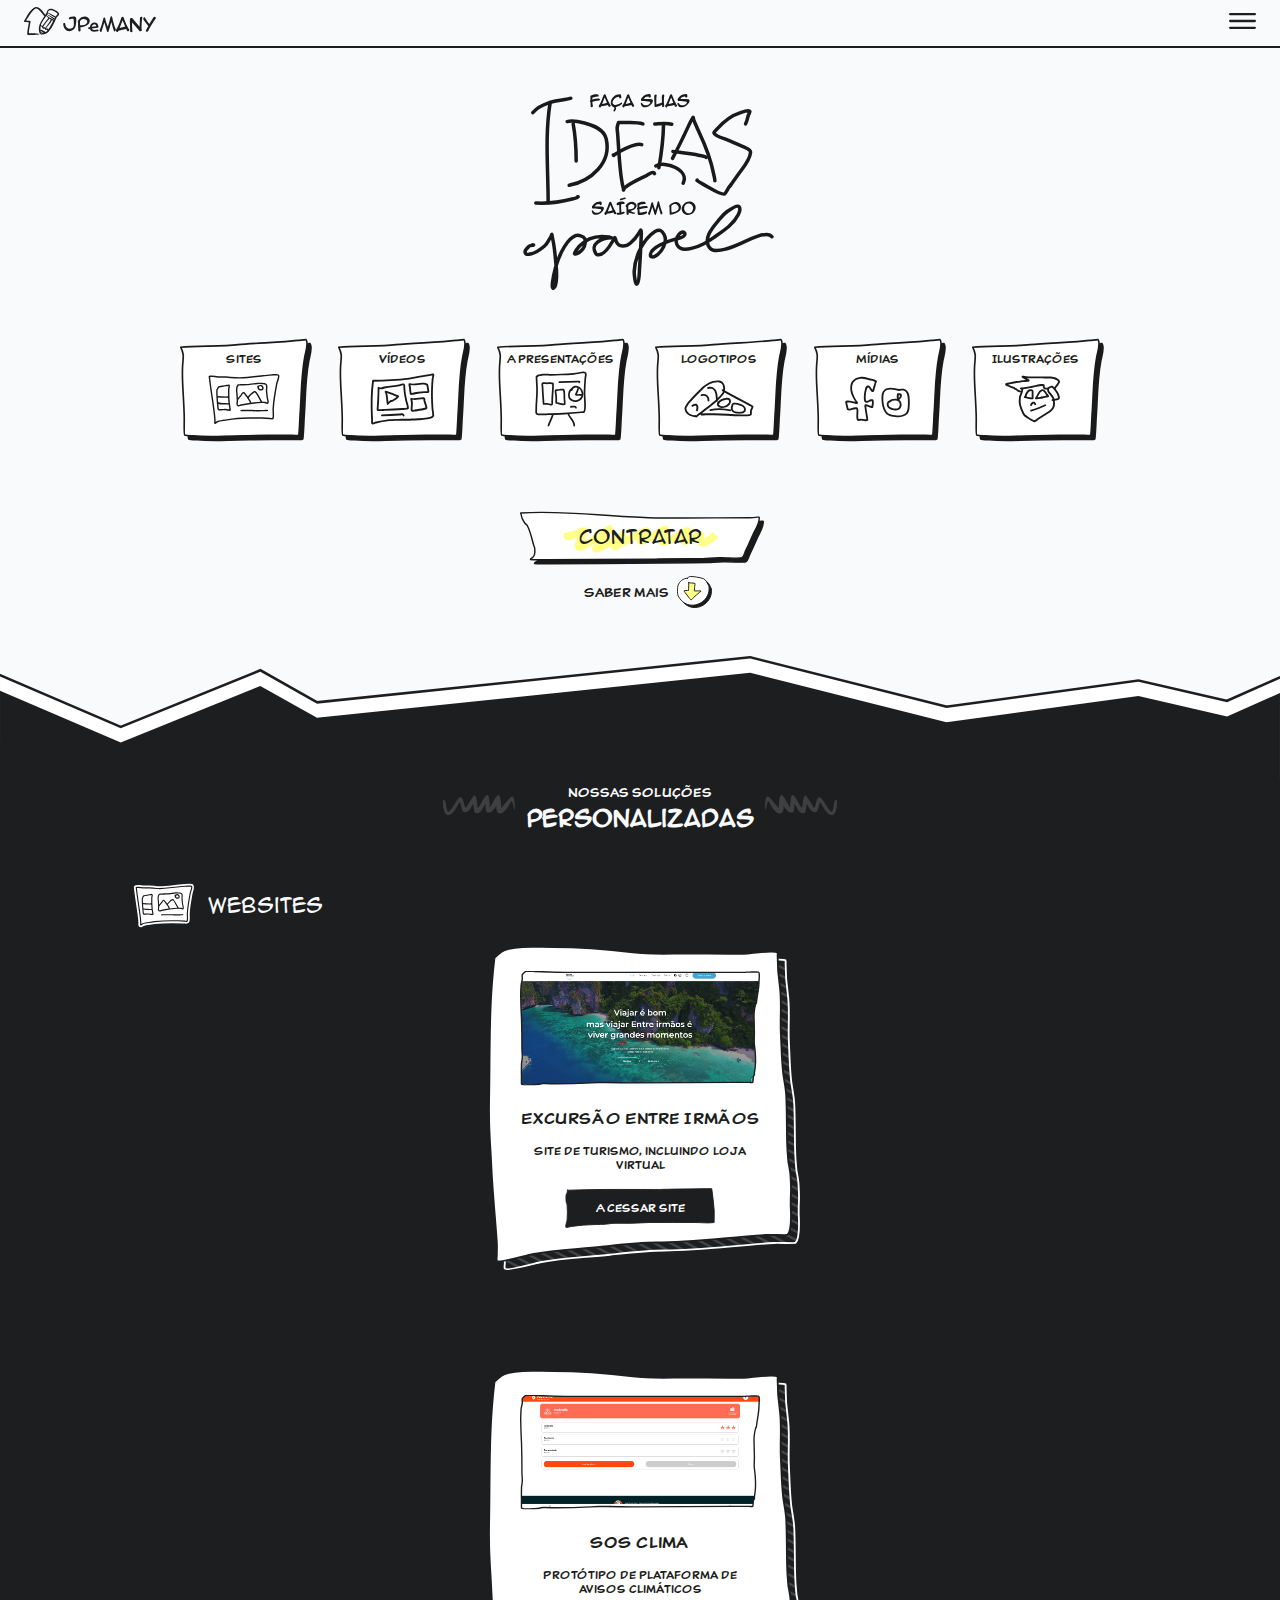
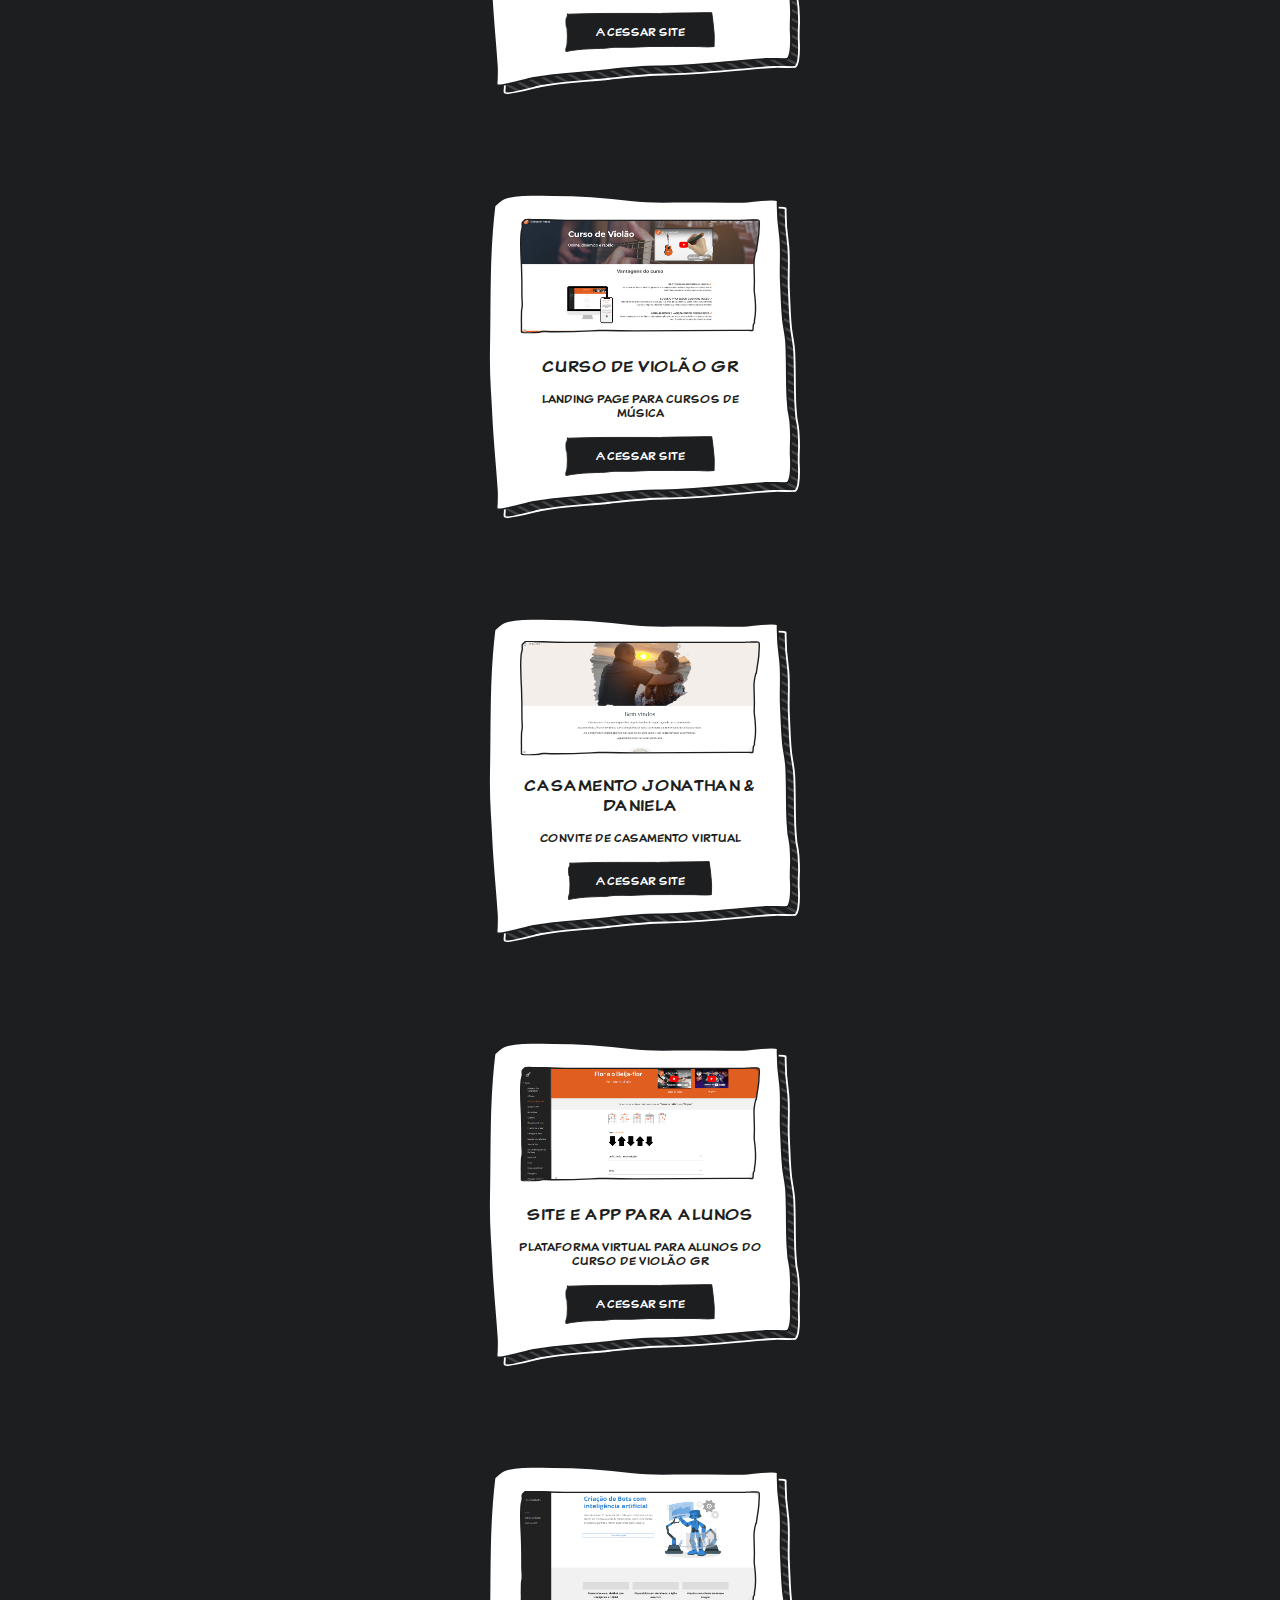
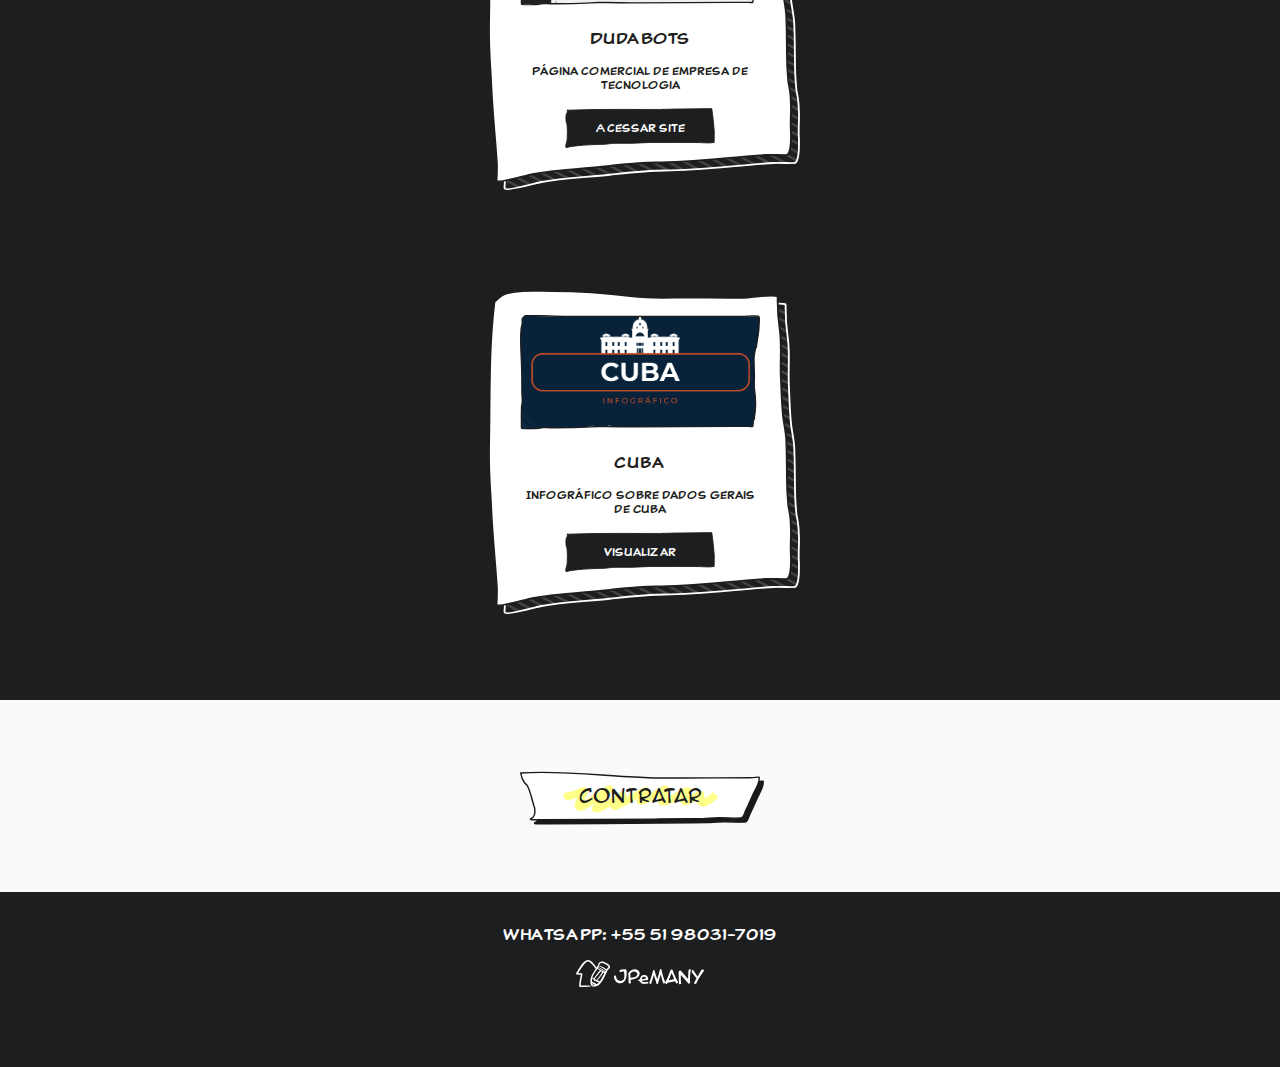
==== commit 2a69f573: "Atualizações" ====
--- a/index.html
+++ b/index.html
@@ -15,7 +15,13 @@
         <div class="logo">
             <img src="assets/svg/logoCompleto.svg" alt="JPeMANY">
         </div>
-        <img src="assets/svg/barras.svg" alt="">
+        <div class="barra">
+            <img src="assets/svg/barras.svg" alt="">
+        </div>
+        <div class="opcoes none">
+            <a>Início</a>
+            <a href="https://api.whatsapp.com/send?phone=5180317019" target="_blank" rel="noopener">Contato</a>
+        </div>
     </header>
 
     <main>
@@ -37,6 +43,7 @@
             <div class="item">
                 <img class="caixa sombra" src="assets/svg/caixaSombra.svg" alt="">
                 <img class="caixa" src="assets/svg/caixa.svg" alt="">
+                <img class="caixa marcaTexto" src="assets/svg/marcaTextoCaixa.svg" alt="">
                 <h2>Sites</h2>
                 <img class="icone" src="assets/svg/itensCaixas/sites.svg" alt="Sites">
             </div>
@@ -44,6 +51,7 @@
             <div class="item">
                 <img class="caixa sombra" src="assets/svg/caixaSombra.svg" alt="">
                 <img class="caixa" src="assets/svg/caixa.svg" alt="">
+                <img class="caixa marcaTexto" src="assets/svg/marcaTextoCaixa.svg" alt="">
                 <h2>Vídeos</h2>
                 <img class="icone" src="assets/svg/itensCaixas/videos.svg" alt="Vídeos">
             </div>
@@ -51,6 +59,7 @@
             <div class="item">
                 <img class="caixa sombra" src="assets/svg/caixaSombra.svg" alt="">
                 <img class="caixa" src="assets/svg/caixa.svg" alt="">
+                <img class="caixa marcaTexto" src="assets/svg/marcaTextoCaixa.svg" alt="">
                 <h2>Apresentações</h2>
                 <img class="icone" src="assets/svg/itensCaixas/apresentacoes.svg" alt="Apresentações">
             </div>
@@ -58,6 +67,7 @@
             <div class="item">
                 <img class="caixa sombra" src="assets/svg/caixaSombra.svg" alt="">
                 <img class="caixa" src="assets/svg/caixa.svg" alt="">
+                <img class="caixa marcaTexto" src="assets/svg/marcaTextoCaixa.svg" alt="">
                 <h2>Logotipos</h2>
                 <img class="icone" src="assets/svg/itensCaixas/logos.svg" alt="Logotipos">
             </div>
@@ -65,6 +75,7 @@
             <div class="item">
                 <img class="caixa sombra" src="assets/svg/caixaSombra.svg" alt="">
                 <img class="caixa" src="assets/svg/caixa.svg" alt="">
+                <img class="caixa marcaTexto" src="assets/svg/marcaTextoCaixa.svg" alt="">
                 <h2>Mídias</h2>
                 <img class="icone" src="assets/svg/itensCaixas/midias.svg" alt="Mídias">
             </div>
@@ -72,6 +83,7 @@
             <div class="item">
                 <img class="caixa sombra" src="assets/svg/caixaSombra.svg" alt="">
                 <img class="caixa" src="assets/svg/caixa.svg" alt="">
+                <img class="caixa marcaTexto" src="assets/svg/marcaTextoCaixa.svg" alt="">
                 <h2>Ilustrações</h2>
                 <img class="icone" src="assets/svg/itensCaixas/ilustracoes.svg" alt="Ilustrações">
             </div>
@@ -110,148 +122,151 @@
                 <h3>Websites</h3>
             </div>
 
-
-            <div class="item">
-                <img class="caixa sombra" src="assets/svg/caixaSombraBranca.svg" alt="">
-                <img class="caixa" src="assets/svg/caixaBranca.svg" alt="">
-
-                <div class="imagemCapa">
-                    <img class="contorno" src="assets/svg/contornoImagem.svg" alt="">
-                    <img class="mask" src="assets/images/capas/excursaoEntreIrmaos.png" alt="">
-                </div>
+            <div class="itensLinks">
+
+                <div class="item">
+                    <img class="caixa sombra" src="assets/svg/caixaSombraBranca.svg" alt="">
+                    <img class="caixa" src="assets/svg/caixaBranca.svg" alt="">
+
+                    <div class="imagemCapa">
+                        <img class="contorno" src="assets/svg/contornoImagem.svg" alt="">
+                        <img class="mask" src="assets/images/capas/excursaoEntreIrmaos.png" alt="">
+                    </div>
+                    
+                    <h2>Excursão Entre Irmãos</h2>
+                    <span>Site de turismo, incluindo loja virtual</span>
+
+                    <a class="botaoAcessar" href="https://excursaoentreirmaos.com.br/">
+                        <img class="caixa" src="assets/svg/retanguloPreto.svg" alt="">
+                        <span>Acessar site</span>
+                        <img src="" alt="">
+                    </a>
+                </div>
+
+
+                <div class="item">
+                    <img class="caixa sombra" src="assets/svg/caixaSombraBranca.svg" alt="">
+                    <img class="caixa" src="assets/svg/caixaBranca.svg" alt="">
+
+                    <div class="imagemCapa">
+                        <img class="contorno" src="assets/svg/contornoImagem.svg" alt="">
+                        <img class="mask" src="assets/images/capas/sosClima.png" alt="">
+                    </div>
+                    
+                    <h2>SOS Clima</h2>
+                    <span>Protótipo de plataforma de avisos climáticos</span>
+
+                    <a class="botaoAcessar" href="https://sos-clima.netlify.app/">
+                        <img class="caixa" src="assets/svg/retanguloPreto.svg" alt="">
+                        <span>Acessar site</span>
+                        <img src="" alt="">
+                    </a>
+                </div>
+
+
+                <div class="item">
+                    <img class="caixa sombra" src="assets/svg/caixaSombraBranca.svg" alt="">
+                    <img class="caixa" src="assets/svg/caixaBranca.svg" alt="">
+
+                    <div class="imagemCapa">
+                        <img class="contorno" src="assets/svg/contornoImagem.svg" alt="">
+                        <img class="mask" src="assets/images/capas/violaogr.png" alt="">
+                    </div>
+                    
+                    <h2>Curso de Violão GR</h2>
+                    <span>Landing page para cursos de música</span>
+
+                    <a class="botaoAcessar" href="https://www.aulaviolaogr.com/">
+                        <img class="caixa" src="assets/svg/retanguloPreto.svg" alt="">
+                        <span>Acessar site</span>
+                        <img src="" alt="">
+                    </a>
+                </div>
+
                 
-                <h2>Excursão Entre Irmãos</h2>
-                <span>Site de turismo, incluindo loja virtual</span>
-
-                <a class="botaoAcessar" href="https://excursaoentreirmaos.com.br/">
-                    <img class="caixa" src="assets/svg/retanguloPreto.svg" alt="">
-                    <span>Acessar site</span>
-                    <img src="" alt="">
-                </a>
-            </div>
-
-
-            <div class="item">
-                <img class="caixa sombra" src="assets/svg/caixaSombraBranca.svg" alt="">
-                <img class="caixa" src="assets/svg/caixaBranca.svg" alt="">
-
-                <div class="imagemCapa">
-                    <img class="contorno" src="assets/svg/contornoImagem.svg" alt="">
-                    <img class="mask" src="assets/images/capas/sosClima.png" alt="">
-                </div>
+                <div class="item">
+                    <img class="caixa sombra" src="assets/svg/caixaSombraBranca.svg" alt="">
+                    <img class="caixa" src="assets/svg/caixaBranca.svg" alt="">
+
+                    <div class="imagemCapa">
+                        <img class="contorno" src="assets/svg/contornoImagem.svg" alt="">
+                        <img class="mask" src="assets/images/capas/joedani.png" alt="">
+                    </div>
+                    
+                    <h2>Casamento Jonathan & Daniela</h2>
+                    <span>Convite de casamento virtual</span>
+
+                    <a class="botaoAcessar" href="https://sites.google.com/view/casamentojoedani">
+                        <img class="caixa" src="assets/svg/retanguloPreto.svg" alt="">
+                        <span>Acessar site</span>
+                        <img src="" alt="">
+                    </a>
+                </div>
+
                 
-                <h2>SOS Clima</h2>
-                <span>Protótipo de plataforma de avisos climáticos</span>
-
-                <a class="botaoAcessar" href="https://sos-clima.netlify.app/">
-                    <img class="caixa" src="assets/svg/retanguloPreto.svg" alt="">
-                    <span>Acessar site</span>
-                    <img src="" alt="">
-                </a>
-            </div>
-
-
-            <div class="item">
-                <img class="caixa sombra" src="assets/svg/caixaSombraBranca.svg" alt="">
-                <img class="caixa" src="assets/svg/caixaBranca.svg" alt="">
-
-                <div class="imagemCapa">
-                    <img class="contorno" src="assets/svg/contornoImagem.svg" alt="">
-                    <img class="mask" src="assets/images/capas/violaogr.png" alt="">
-                </div>
+                <div class="item">
+                    <img class="caixa sombra" src="assets/svg/caixaSombraBranca.svg" alt="">
+                    <img class="caixa" src="assets/svg/caixaBranca.svg" alt="">
+
+                    <div class="imagemCapa">
+                        <img class="contorno" src="assets/svg/contornoImagem.svg" alt="">
+                        <img class="mask" src="assets/images/capas/plataformagr2.png" alt="">
+                    </div>
+                    
+                    <h2>Site e app para alunos</h2>
+                    <span>Plataforma virtual para alunos do curso de violão GR</span>
+
+                    <a class="botaoAcessar" href="https://sites.google.com/view/alunos-violaogeovane">
+                        <img class="caixa" src="assets/svg/retanguloPreto.svg" alt="">
+                        <span>Acessar site</span>
+                        <img src="" alt="">
+                    </a>
+                </div>
+
                 
-                <h2>Curso de Violão GR</h2>
-                <span>Landing page para cursos de música</span>
-
-                <a class="botaoAcessar" href="https://www.aulaviolaogr.com/">
-                    <img class="caixa" src="assets/svg/retanguloPreto.svg" alt="">
-                    <span>Acessar site</span>
-                    <img src="" alt="">
-                </a>
-            </div>
-
-            
-            <div class="item">
-                <img class="caixa sombra" src="assets/svg/caixaSombraBranca.svg" alt="">
-                <img class="caixa" src="assets/svg/caixaBranca.svg" alt="">
-
-                <div class="imagemCapa">
-                    <img class="contorno" src="assets/svg/contornoImagem.svg" alt="">
-                    <img class="mask" src="assets/images/capas/joedani.png" alt="">
-                </div>
-                
-                <h2>Casamento Jonathan & Daniela</h2>
-                <span>Convite de casamento virtual</span>
-
-                <a class="botaoAcessar" href="https://sites.google.com/view/casamentojoedani">
-                    <img class="caixa" src="assets/svg/retanguloPreto.svg" alt="">
-                    <span>Acessar site</span>
-                    <img src="" alt="">
-                </a>
-            </div>
-
-            
-            <div class="item">
-                <img class="caixa sombra" src="assets/svg/caixaSombraBranca.svg" alt="">
-                <img class="caixa" src="assets/svg/caixaBranca.svg" alt="">
-
-                <div class="imagemCapa">
-                    <img class="contorno" src="assets/svg/contornoImagem.svg" alt="">
-                    <img class="mask" src="assets/images/capas/plataformagr2.png" alt="">
-                </div>
-                
-                <h2>Site e app para alunos</h2>
-                <span>Plataforma virtual para alunos do curso de violão GR</span>
-
-                <a class="botaoAcessar" href="https://sites.google.com/view/alunos-violaogeovane">
-                    <img class="caixa" src="assets/svg/retanguloPreto.svg" alt="">
-                    <span>Acessar site</span>
-                    <img src="" alt="">
-                </a>
-            </div>
-
-            
-            <div class="item">
-                <img class="caixa sombra" src="assets/svg/caixaSombraBranca.svg" alt="">
-                <img class="caixa" src="assets/svg/caixaBranca.svg" alt="">
-
-                <div class="imagemCapa">
-                    <img class="contorno" src="assets/svg/contornoImagem.svg" alt="">
-                    <img class="mask" src="assets/images/capas/dudabots.png" alt="">
-                </div>
-                
-                <h2>DudaBots</h2>
-                <span>Página comercial de empresa de tecnologia</span>
-
-                <a class="botaoAcessar" href="https://sites.google.com/view/dudabots">
-                    <img class="caixa" src="assets/svg/retanguloPreto.svg" alt="">
-                    <span>Acessar site</span>
-                    <img src="" alt="">
-                </a>
-            </div>
-
-            <div class="item">
-                <img class="caixa sombra" src="assets/svg/caixaSombraBranca.svg" alt="">
-                <img class="caixa" src="assets/svg/caixaBranca.svg" alt="">
-
-                <div class="imagemCapa">
-                    <img class="contorno" src="assets/svg/contornoImagem.svg" alt="">
-                    <img class="mask" src="assets/images/capas/cuba.png" alt="">
-                </div>
-                
-                <h2>Cuba</h2>
-                <span>Infográfico sobre dados gerais de Cuba</span>
-
-                <a id="cuba" class="botaoAcessar abrirImagem">
-                    <img class="caixa" src="assets/svg/retanguloPreto.svg" alt="">
-                    <span>Visualizar</span>
-                    <img src="" alt="">
-                </a>
-            </div>
-
-        </div>
-
-        <a class="botaoContratar" href="https://api.whatsapp.com/send?phone=5180317019" target="_blank" rel="noopener">
+                <div class="item">
+                    <img class="caixa sombra" src="assets/svg/caixaSombraBranca.svg" alt="">
+                    <img class="caixa" src="assets/svg/caixaBranca.svg" alt="">
+
+                    <div class="imagemCapa">
+                        <img class="contorno" src="assets/svg/contornoImagem.svg" alt="">
+                        <img class="mask" src="assets/images/capas/dudabots.png" alt="">
+                    </div>
+                    
+                    <h2>DudaBots</h2>
+                    <span>Página comercial de empresa de tecnologia</span>
+
+                    <a class="botaoAcessar" href="https://sites.google.com/view/dudabots">
+                        <img class="caixa" src="assets/svg/retanguloPreto.svg" alt="">
+                        <span>Acessar site</span>
+                        <img src="" alt="">
+                    </a>
+                </div>
+
+                <div class="item">
+                    <img class="caixa sombra" src="assets/svg/caixaSombraBranca.svg" alt="">
+                    <img class="caixa" src="assets/svg/caixaBranca.svg" alt="">
+
+                    <div class="imagemCapa">
+                        <img class="contorno" src="assets/svg/contornoImagem.svg" alt="">
+                        <img class="mask" src="assets/images/capas/cuba.png" alt="">
+                    </div>
+                    
+                    <h2>Cuba</h2>
+                    <span>Infográfico sobre dados gerais de Cuba</span>
+
+                    <a id="cuba" class="botaoAcessar abrirImagem">
+                        <img class="caixa" src="assets/svg/retanguloPreto.svg" alt="">
+                        <span>Visualizar</span>
+                        <img src="" alt="">
+                    </a>
+                </div>
+
+            </div>
+
+        </div>
+
+        <a class="botaoContratar inferior" href="https://api.whatsapp.com/send?phone=5180317019" target="_blank" rel="noopener">
             <img class="caixa sombra" src="assets/svg/retanguloSombra.svg" alt="">
             <img class="caixa" src="assets/svg/retangulo.svg" alt="">
             <img class="caixa marcaTexto" src="assets/svg/marcaTextoRetangulo.svg" alt="">
@@ -272,6 +287,7 @@
         <img src="assets/svg/logoCompleto.svg" alt="">
     </footer>
 
+    <!-- <div class="custom-cursor"></div> -->
     <script src="script.js"></script>
 
 </body>
--- a/estilosGerais.css
+++ b/estilosGerais.css
@@ -23,6 +23,10 @@
     scroll-behavior: smooth;
 }
 
+body {
+    cursor: url('assets/svg/mouse.svg'), auto;
+}
+
 button {
     cursor: pointer;
 }
--- a/inicio.css
+++ b/inicio.css
@@ -12,13 +12,35 @@
 }
 
 header {
+    position: relative;
     display: flex;
     width: 100%;
+    height: 3rem;
     justify-content: space-between;
+    align-items: center;
     box-sizing: border-box;
-    padding: 0.5rem 1.5rem;
+    padding: 0 1.5rem;
     border-bottom: 2px solid var(--preto);
 }
+
+    header .opcoes {
+        position: absolute;
+        display: flex;
+        flex-direction: column;
+        width: 10rem;
+        border: 1px solid var(--preto);
+        background-color: var(--branco);
+        text-align: center;
+        right: 0;
+        top: 0;
+        transform: translateY(calc(3rem - 2px));
+        z-index: 3;
+    }
+
+        header .opcoes a {
+            padding: 0.5rem;
+            border: 1px solid var(--preto);
+        }
 
 main {
     display: flex;
@@ -137,6 +159,10 @@
 
             .itensCaixas .icone {
                 width: 70%;
+            }
+
+            .itensCaixas .marcaTexto {
+                opacity: 0;
             }
 
 
@@ -344,10 +370,29 @@
             max-height: 80%;
         }
 
-
-    .construcao {
-        height: 30rem;
-    }
+    .inferior {
+        margin-bottom: 4rem;
+    }
+
+
+    footer {
+        background-color: var(--preto);
+        color: white;
+        display: flex;
+        flex-direction: column;
+        justify-content: center;
+        align-items: center;
+        width: 100%;
+        box-sizing: border-box;
+        padding: 2rem 1rem 5rem 1rem;
+        text-align: center;
+        gap: 1rem;
+    }
+
+        footer img {
+            filter: brightness(50);
+            width: 8rem;
+        }
 
 
     /* Classes globais: */
@@ -355,16 +400,48 @@
         transform: scaleX(-1);
     }
 
-
-
-@media (min-width: 768px) {
-
-    .item *:not(.sombra) {
+    .custom-cursor {
+        width: 20px;
+        height: 20px;
+        background-color: red; /* Cor do cursor */
+        border-radius: 50%;
+        position: fixed;
+        pointer-events: none; /* Evita interferência nos cliques */
+        transform: translate(-50%, -50%);
+        transition: transform 0.1s linear;
+    }
+    
+
+
+
+/* @media (min-width: 768px) { */
+
+    .item *, .botaoContratar *, .subtitulo .icon {
         transition: all 0.5s ease;
     }
 
-    .item:hover *:not(.sombra) {
+    .itensCaixas .item:hover *:not(.sombra) {
         transform: scale(1.1) translateX(-8px) translateY(-8px);
     }
 
-}+    .itensCaixas .item:hover .marcaTexto {
+        opacity: 1;
+    }
+
+    .botaoContratar:hover *:not(.sombra) {
+        transform: scale(1.1) translateX(-8px) translateY(-8px);
+    }
+
+    .subtitulo:hover .icon {
+        transform: rotate(-15deg) scale(1.1);
+    }
+/* 
+    .itensLinks {
+        width: 80%;
+        display: flex;
+        flex-wrap: wrap;
+        gap: 3rem;
+        justify-content: space-between;
+    } */
+
+/* } */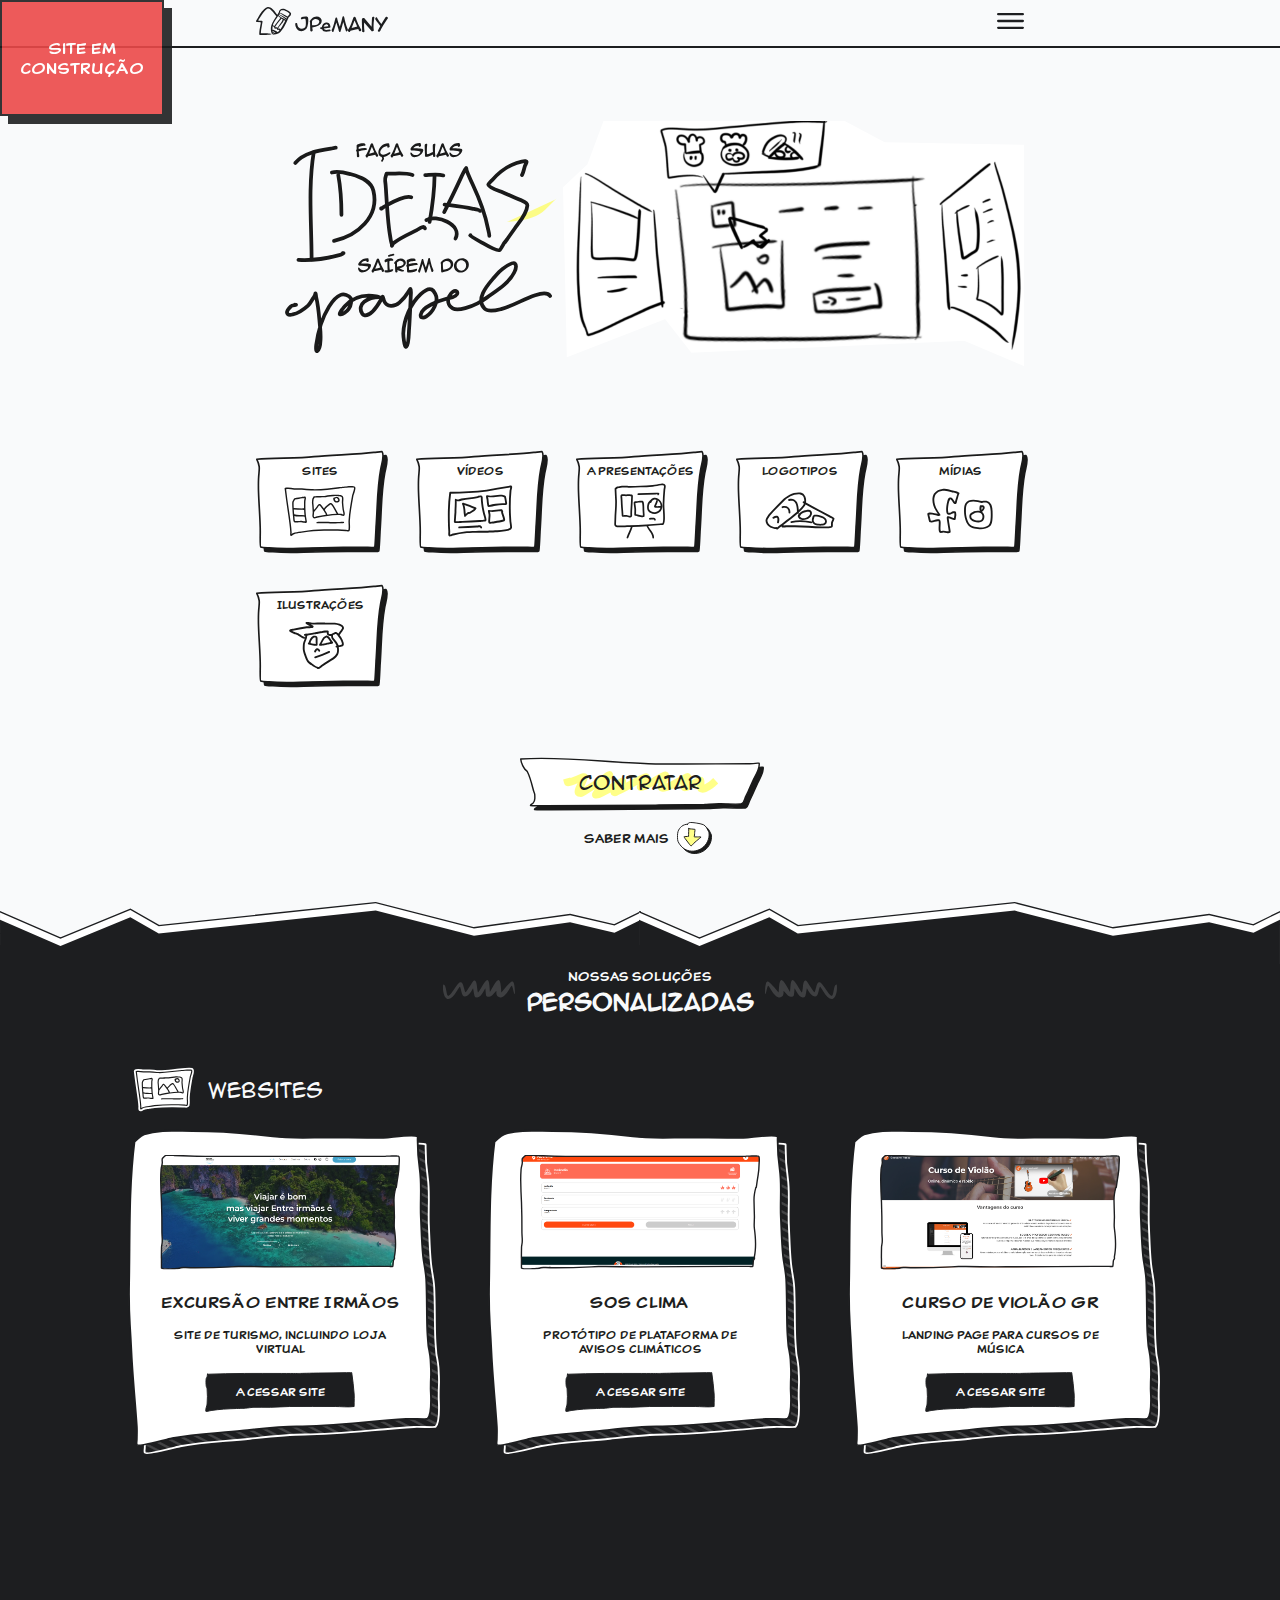
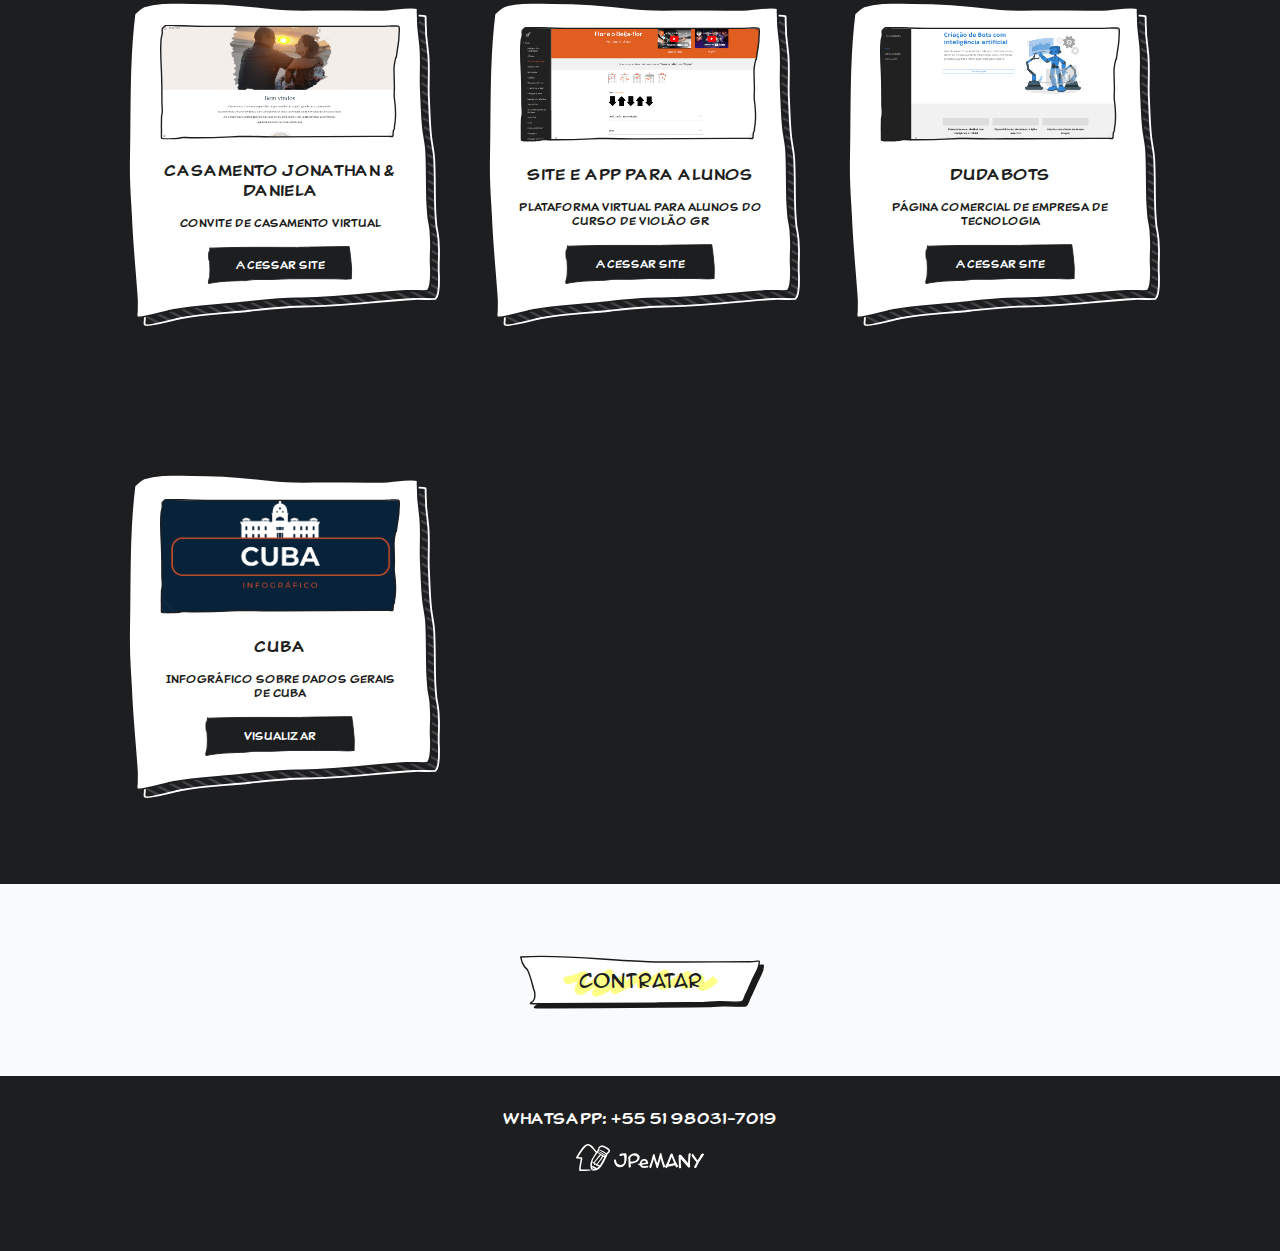
==== commit b1ce47de: "Atualizações" ====
--- a/index.html
+++ b/index.html
@@ -9,7 +9,9 @@
     <title>JPeMANY</title>
 </head>
 <body>
-    <!-- Tempo de programação: 25min 10min 50min 45min 25min 1:10 1:30 45min-->
+    <!-- Tempo de programação: 25min 10min 50min 45min 25min 1:10 1:30 45min 35min-->
+
+    <div class="siteConstrucao">Site em construção</div>
 
     <header>
         <div class="logo">
@@ -26,15 +28,22 @@
 
     <main>
         <!-- Frase ideias -->
-        <div class="fraseIdeias">
-            <div class="marcaTexto mt1">
-                <img src="assets/svg/marcaTexto1.svg" alt="">
-            </div>
-            <div class="marcaTexto mt2">
-                <img src="assets/svg/marcaTexto2.svg" alt="">
-            </div>
-            <img class="fraseSVG" src="assets/svg/fraseIdeias.svg" alt="Faça suas ideias saírem do papel">
-        </div>
+         <div class="inicio">
+            <div class="fraseIdeias">
+                <div class="marcaTexto mt1">
+                    <img src="assets/svg/marcaTexto1.svg" alt="">
+                </div>
+                <div class="marcaTexto mt2">
+                    <img src="assets/svg/marcaTexto2.svg" alt="">
+                </div>
+                <img class="fraseSVG" src="assets/svg/fraseIdeias.svg" alt="Faça suas ideias saírem do papel">
+            </div>
+
+            <div class="imagemInicial">
+                <img src="assets/images/siteBeta.png" alt="">
+            </div>
+         </div>
+
 
 
         <!-- Itens -->
@@ -103,7 +112,11 @@
             <img src="assets/svg/iconDescer.svg" alt="">
         </a>
 
-        <img class="divisorPreto" src="assets/svg/divisorPreto.svg" alt="">
+        <div class="divisorPreto">
+            <img src="assets/svg/divisorPreto.svg" alt="">
+            <img class="divisor2" src="assets/svg/divisorPreto.svg" alt="">
+        </div>
+
         <section id="trabalhos"></section>
 
         <div class="portfolio">
--- a/inicio.css
+++ b/inicio.css
@@ -1,4 +1,20 @@
-
+.siteConstrucao {
+    opacity: 0.9;
+    width: 10rem;
+    height: 7rem;
+    background-color: rgb(235, 73, 73);
+    color: white;
+    position: fixed;
+    left: 0;
+    top: 0;
+    z-index: 5;
+    display: flex;
+    justify-content: center;
+    align-items: center;
+    text-align: center;
+    border: 2px solid var(--preto);
+    box-shadow: 0.5rem 0.5rem var(--preto);
+}
 
 body {
     margin: 0;
@@ -82,7 +98,7 @@
             left: -5%;
             top: -10%;
             transform: rotate(-25deg);
-            animation: marcaTexto1 linear 1.5s 1s forwards;
+            animation: marcaTexto1 linear 0.5s 1s forwards;
             z-index: 0;
         }
 
@@ -104,13 +120,17 @@
             position: absolute;
             left: 0;
             top: 70%;
-            animation: marcaTexto2 linear 4s 3s forwards;
+            animation: marcaTexto2 linear 1.5s 1.5s forwards;
         }
 
             @keyframes marcaTexto2 {
                 for { transform: translateX(0) }
                 to { transform: translateX(100%) }
             }
+
+    .imagemInicial {
+        display: none;
+    }
 
 
 
@@ -207,7 +227,16 @@
         margin-top: 1rem;
         margin-bottom: -1px;
         width: 100%;
-    }
+        display: flex;
+    }
+
+        .divisorPreto img {
+            width: 100%;
+        }
+
+        .divisorPreto .divisor2 {
+            display: none;
+        }
 
     .portfolio {
         background-color: var(--preto);
@@ -414,9 +443,8 @@
 
 
 
-/* @media (min-width: 768px) { */
-
-    .item *, .botaoContratar *, .subtitulo .icon {
+
+    .item *, .botaoContratar *, .subtitulo * {
         transition: all 0.5s ease;
     }
 
@@ -435,13 +463,55 @@
     .subtitulo:hover .icon {
         transform: rotate(-15deg) scale(1.1);
     }
-/* 
+
+    .subtitulo:hover h3 {
+        transform: scale(1.1);
+    }
+
+@media (min-width: 768px) {
+
+    header {
+        padding: 0 20%;
+    }
+
+    .inicio {
+        display: flex;
+        align-items: center;
+        justify-content: space-around;
+        width: 60%;
+        height: 25rem;
+    }
+
+        .fraseIdeias {
+            width: 20rem;
+        }
+
+        .imagemInicial {
+            display: block;
+            width: 30rem;
+            
+        }
+
+            .imagemInicial img {
+                width: 100%;
+            }
+
+    .itensCaixas {
+        width: 60%;
+        justify-content: space-between;
+    }
+
     .itensLinks {
         width: 80%;
         display: flex;
         flex-wrap: wrap;
         gap: 3rem;
         justify-content: space-between;
-    } */
-
-/* } */+    }
+
+    .divisorPreto .divisor2 {
+        display: block;
+        margin-left: -2px;
+    }
+
+}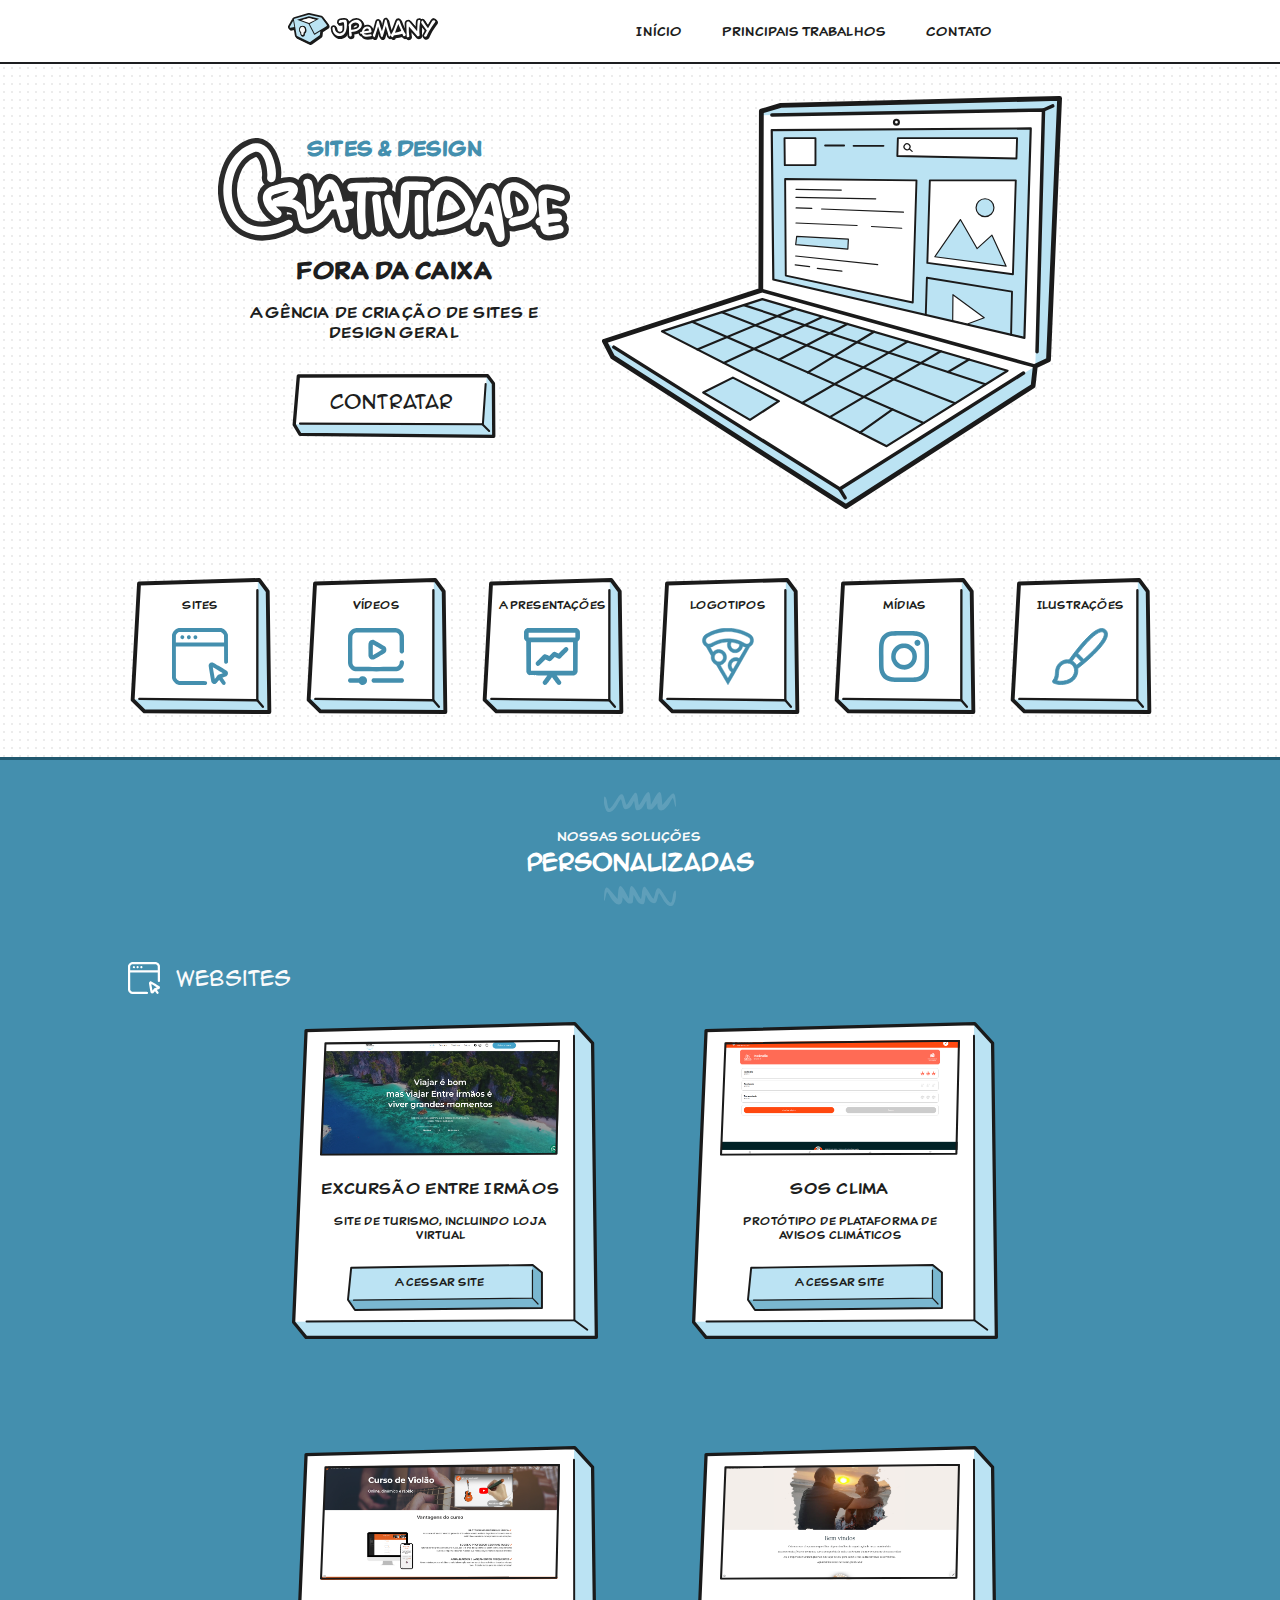
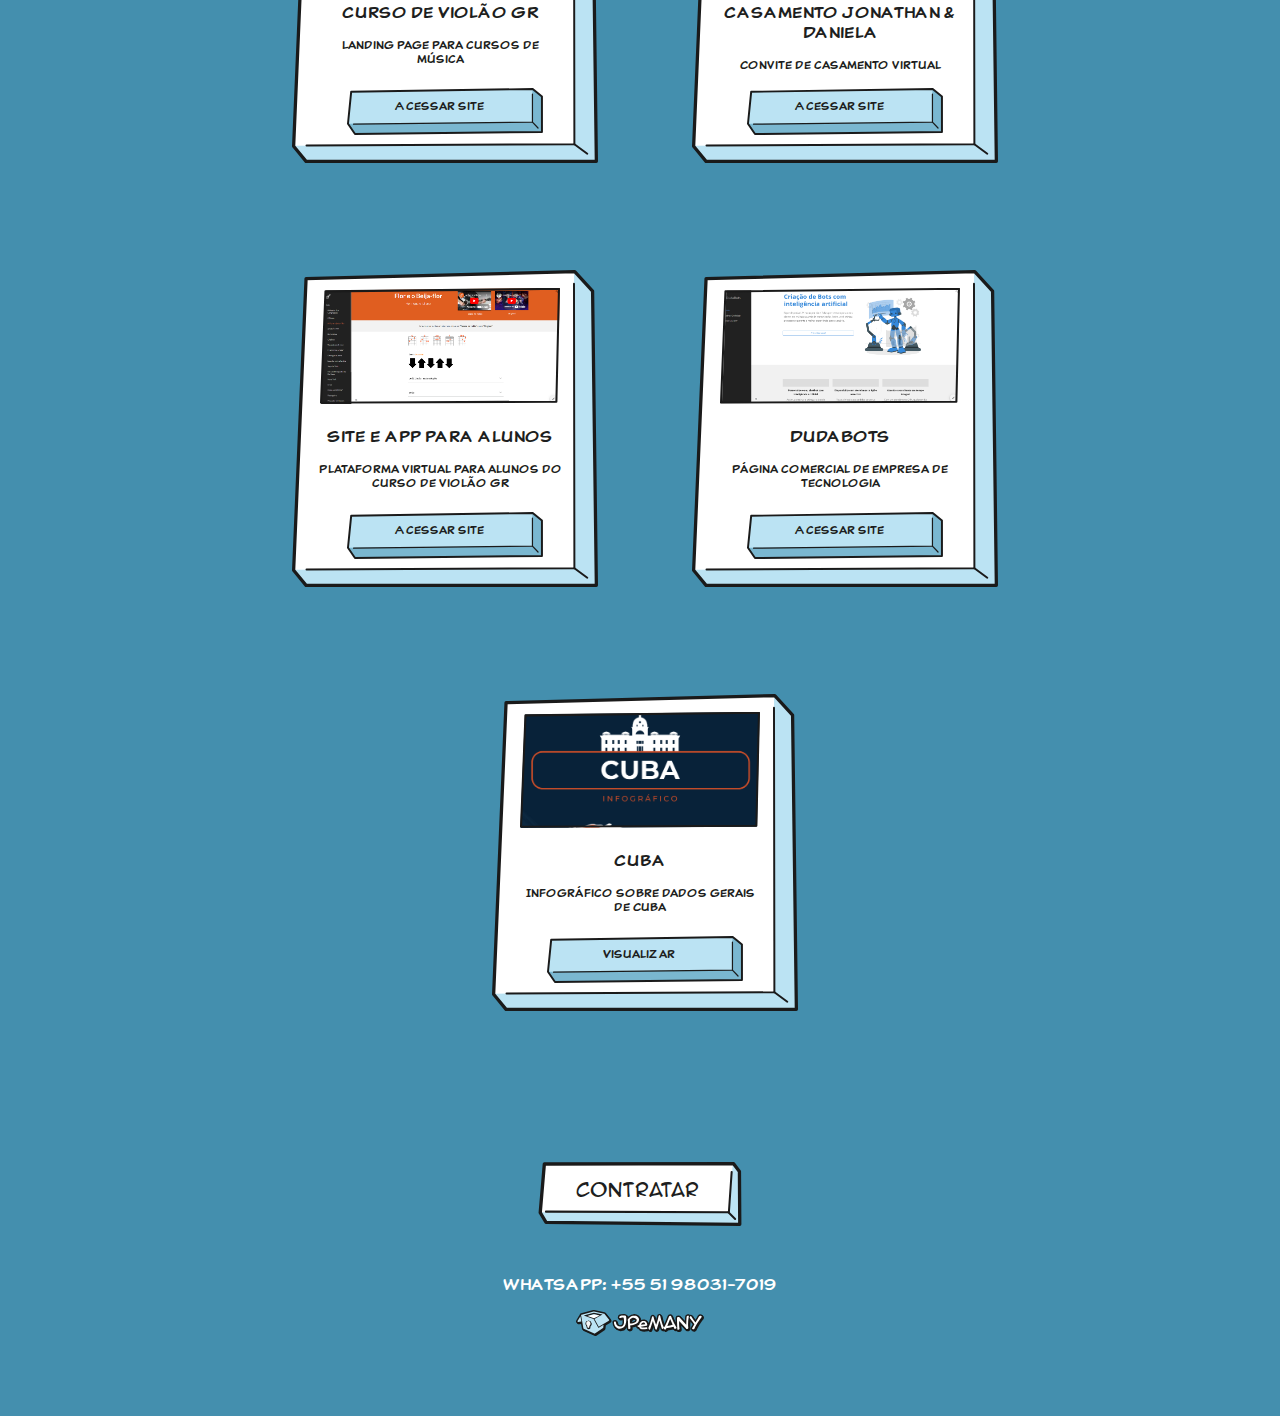
==== commit 0f986b5c: "Nova versão completa" ====
--- a/index.html
+++ b/index.html
@@ -11,111 +11,99 @@
 <body>
     <!-- Tempo de programação: 25min 10min 50min 45min 25min 1:10 1:30 45min 35min-->
 
-    <div class="siteConstrucao">Site em construção</div>
+    <!-- <div class="siteConstrucao">Site em construção</div> -->
 
     <header>
         <div class="logo">
-            <img src="assets/svg/logoCompleto.svg" alt="JPeMANY">
-        </div>
-        <div class="barra">
+            <img src="assets/svg/TEMPORARIO/logoCor.svg" alt="JPeMANY">
+        </div>
+
+        <div class="links">
+            <a href="">Início</a>
+            <a href="">Principais Trabalhos</a>
+            <a href="">Contato</a>
+        </div>
+
+        <div class="barraMobile">
             <img src="assets/svg/barras.svg" alt="">
         </div>
         <div class="opcoes none">
             <a>Início</a>
             <a href="https://api.whatsapp.com/send?phone=5180317019" target="_blank" rel="noopener">Contato</a>
         </div>
+        
     </header>
 
     <main>
-        <!-- Frase ideias -->
-         <div class="inicio">
-            <div class="fraseIdeias">
-                <div class="marcaTexto mt1">
-                    <img src="assets/svg/marcaTexto1.svg" alt="">
-                </div>
-                <div class="marcaTexto mt2">
-                    <img src="assets/svg/marcaTexto2.svg" alt="">
-                </div>
-                <img class="fraseSVG" src="assets/svg/fraseIdeias.svg" alt="Faça suas ideias saírem do papel">
-            </div>
-
-            <div class="imagemInicial">
-                <img src="assets/images/siteBeta.png" alt="">
-            </div>
-         </div>
-
-
+        <div class="inicio">
+
+            <div class="titulo">
+                <h1>Sites & Design</h1>
+                <img class="lettering" src="assets/svg/TEMPORARIO/criativadeTexto.svg" alt="Criatividade">
+                <h2>Fora da caixa</h2>
+                <span>Agência de criação de sites e design geral</span>
+
+                <a class="botao botaoContratar" href="https://api.whatsapp.com/send?phone=5180317019" target="_blank" rel="noopener">
+                    <img src="assets/svg/TEMPORARIO/botao1.svg" alt="">
+                    <img class="oculto" src="assets/svg/TEMPORARIO/botao1 - clique.svg" alt="">
+                    <span class="margemSpan">Contratar</span>
+                </a>
+            </div>
+
+            <img class="imagemPrincipal" src="assets/svg/TEMPORARIO/notebook.svg" alt="Notebook">
+
+        </div>
 
         <!-- Itens -->
-        <div class="itensCaixas">
-
-            <div class="item">
-                <img class="caixa sombra" src="assets/svg/caixaSombra.svg" alt="">
-                <img class="caixa" src="assets/svg/caixa.svg" alt="">
-                <img class="caixa marcaTexto" src="assets/svg/marcaTextoCaixa.svg" alt="">
-                <h2>Sites</h2>
-                <img class="icone" src="assets/svg/itensCaixas/sites.svg" alt="Sites">
-            </div>
-
-            <div class="item">
-                <img class="caixa sombra" src="assets/svg/caixaSombra.svg" alt="">
-                <img class="caixa" src="assets/svg/caixa.svg" alt="">
-                <img class="caixa marcaTexto" src="assets/svg/marcaTextoCaixa.svg" alt="">
-                <h2>Vídeos</h2>
-                <img class="icone" src="assets/svg/itensCaixas/videos.svg" alt="Vídeos">
-            </div>
-
-            <div class="item">
-                <img class="caixa sombra" src="assets/svg/caixaSombra.svg" alt="">
-                <img class="caixa" src="assets/svg/caixa.svg" alt="">
-                <img class="caixa marcaTexto" src="assets/svg/marcaTextoCaixa.svg" alt="">
-                <h2>Apresentações</h2>
-                <img class="icone" src="assets/svg/itensCaixas/apresentacoes.svg" alt="Apresentações">
-            </div>
-
-            <div class="item">
-                <img class="caixa sombra" src="assets/svg/caixaSombra.svg" alt="">
-                <img class="caixa" src="assets/svg/caixa.svg" alt="">
-                <img class="caixa marcaTexto" src="assets/svg/marcaTextoCaixa.svg" alt="">
-                <h2>Logotipos</h2>
-                <img class="icone" src="assets/svg/itensCaixas/logos.svg" alt="Logotipos">
-            </div>
-
-            <div class="item">
-                <img class="caixa sombra" src="assets/svg/caixaSombra.svg" alt="">
-                <img class="caixa" src="assets/svg/caixa.svg" alt="">
-                <img class="caixa marcaTexto" src="assets/svg/marcaTextoCaixa.svg" alt="">
-                <h2>Mídias</h2>
-                <img class="icone" src="assets/svg/itensCaixas/midias.svg" alt="Mídias">
-            </div>
-
-            <div class="item">
-                <img class="caixa sombra" src="assets/svg/caixaSombra.svg" alt="">
-                <img class="caixa" src="assets/svg/caixa.svg" alt="">
-                <img class="caixa marcaTexto" src="assets/svg/marcaTextoCaixa.svg" alt="">
-                <h2>Ilustrações</h2>
-                <img class="icone" src="assets/svg/itensCaixas/ilustracoes.svg" alt="Ilustrações">
-            </div>
-        </div>
-
-
-        <a class="botaoContratar" href="https://api.whatsapp.com/send?phone=5180317019" target="_blank" rel="noopener">
-            <img class="caixa sombra" src="assets/svg/retanguloSombra.svg" alt="">
-            <img class="caixa" src="assets/svg/retangulo.svg" alt="">
-            <img class="caixa marcaTexto" src="assets/svg/marcaTextoRetangulo.svg" alt="">
-            <span>Contratar</span>
-        </a>
-
-
-        <a class="saberMais" href="#trabalhos">
+        <div class="iconsTrabalhos">
+
+            <div class="item">
+                <img class="caixa" src="assets/svg/TEMPORARIO/caixa1.svg" alt="">
+                <span>Sites</span>
+                <img class="icone" src="assets/svg/icons/site.svg" alt="Sites">
+            </div>
+
+            <div class="item">
+                <img class="caixa" src="assets/svg/TEMPORARIO/caixa1.svg" alt="">
+                <span>Vídeos</span>
+                <img class="icone" src="assets/svg/icons/video.svg" alt="Vídeos">
+            </div>
+
+            <div class="item">
+                <img class="caixa" src="assets/svg/TEMPORARIO/caixa1.svg" alt="">
+                <span>Apresentações</span>
+                <img class="icone" src="assets/svg/icons/ppt.svg" alt="Apresentações">
+            </div>
+
+            <div class="item">
+                <img class="caixa" src="assets/svg/TEMPORARIO/caixa1.svg" alt="">
+                <span>Logotipos</span>
+                <img class="icone" src="assets/svg/icons/logo.svg" alt="Logotipos">
+            </div>
+
+            <div class="item">
+                <img class="caixa" src="assets/svg/TEMPORARIO/caixa1.svg" alt="">
+                <span>Mídias</span>
+                <img class="icone" src="assets/svg/icons/midiaSocial.svg" alt="Mídias">
+            </div>
+
+            <div class="item">
+                <img class="caixa" src="assets/svg/TEMPORARIO/caixa1.svg" alt="">
+                <span>Ilustrações</span>
+                <img class="icone" src="assets/svg/icons/pincel.svg" alt="Ilustrações">
+            </div>
+        </div>
+
+
+        <!-- <a class="saberMais" href="#trabalhos">
             <span>Saber mais</span>
             <img src="assets/svg/iconDescer.svg" alt="">
-        </a>
-
-        <div class="divisorPreto">
+        </a> -->
+
+        <!-- <div class="divisorPreto">
             <img src="assets/svg/divisorPreto.svg" alt="">
             <img class="divisor2" src="assets/svg/divisorPreto.svg" alt="">
-        </div>
+        </div> -->
 
         <section id="trabalhos"></section>
 
@@ -131,18 +119,17 @@
             </div>
 
             <div class="subtitulo">
-                <img class="icon" src="assets/svg/itensCaixas/sites.svg" alt="">
+                <img class="icon" src="assets/svg/icons/site.svg" alt="">
                 <h3>Websites</h3>
             </div>
 
             <div class="itensLinks">
 
                 <div class="item">
-                    <img class="caixa sombra" src="assets/svg/caixaSombraBranca.svg" alt="">
-                    <img class="caixa" src="assets/svg/caixaBranca.svg" alt="">
-
-                    <div class="imagemCapa">
-                        <img class="contorno" src="assets/svg/contornoImagem.svg" alt="">
+                    <img class="caixa" src="assets/svg/TEMPORARIO/caixa2.svg" alt="">
+
+                    <div class="imagemCapa">
+                        <img class="contorno" src="assets/svg/TEMPORARIO/bordaImagem.svg" alt="">
                         <img class="mask" src="assets/images/capas/excursaoEntreIrmaos.png" alt="">
                     </div>
                     
@@ -150,19 +137,18 @@
                     <span>Site de turismo, incluindo loja virtual</span>
 
                     <a class="botaoAcessar" href="https://excursaoentreirmaos.com.br/">
-                        <img class="caixa" src="assets/svg/retanguloPreto.svg" alt="">
-                        <span>Acessar site</span>
-                        <img src="" alt="">
-                    </a>
-                </div>
-
-
-                <div class="item">
-                    <img class="caixa sombra" src="assets/svg/caixaSombraBranca.svg" alt="">
-                    <img class="caixa" src="assets/svg/caixaBranca.svg" alt="">
-
-                    <div class="imagemCapa">
-                        <img class="contorno" src="assets/svg/contornoImagem.svg" alt="">
+                        <img class="caixa" src="assets/svg/TEMPORARIO/botao2.svg" alt="">
+                        <span>Acessar site</span>
+                        <img src="" alt="">
+                    </a>
+                </div>
+
+
+                <div class="item">
+                    <img class="caixa" src="assets/svg/TEMPORARIO/caixa2.svg" alt="">
+
+                    <div class="imagemCapa">
+                        <img class="contorno" src="assets/svg/TEMPORARIO/bordaImagem.svg" alt="">
                         <img class="mask" src="assets/images/capas/sosClima.png" alt="">
                     </div>
                     
@@ -170,19 +156,18 @@
                     <span>Protótipo de plataforma de avisos climáticos</span>
 
                     <a class="botaoAcessar" href="https://sos-clima.netlify.app/">
-                        <img class="caixa" src="assets/svg/retanguloPreto.svg" alt="">
-                        <span>Acessar site</span>
-                        <img src="" alt="">
-                    </a>
-                </div>
-
-
-                <div class="item">
-                    <img class="caixa sombra" src="assets/svg/caixaSombraBranca.svg" alt="">
-                    <img class="caixa" src="assets/svg/caixaBranca.svg" alt="">
-
-                    <div class="imagemCapa">
-                        <img class="contorno" src="assets/svg/contornoImagem.svg" alt="">
+                        <img class="caixa" src="assets/svg/TEMPORARIO/botao2.svg" alt="">
+                        <span>Acessar site</span>
+                        <img src="" alt="">
+                    </a>
+                </div>
+
+
+                <div class="item">
+                    <img class="caixa" src="assets/svg/TEMPORARIO/caixa2.svg" alt="">
+
+                    <div class="imagemCapa">
+                        <img class="contorno" src="assets/svg/TEMPORARIO/bordaImagem.svg" alt="">
                         <img class="mask" src="assets/images/capas/violaogr.png" alt="">
                     </div>
                     
@@ -190,7 +175,7 @@
                     <span>Landing page para cursos de música</span>
 
                     <a class="botaoAcessar" href="https://www.aulaviolaogr.com/">
-                        <img class="caixa" src="assets/svg/retanguloPreto.svg" alt="">
+                        <img class="caixa" src="assets/svg/TEMPORARIO/botao2.svg" alt="">
                         <span>Acessar site</span>
                         <img src="" alt="">
                     </a>
@@ -198,11 +183,10 @@
 
                 
                 <div class="item">
-                    <img class="caixa sombra" src="assets/svg/caixaSombraBranca.svg" alt="">
-                    <img class="caixa" src="assets/svg/caixaBranca.svg" alt="">
-
-                    <div class="imagemCapa">
-                        <img class="contorno" src="assets/svg/contornoImagem.svg" alt="">
+                    <img class="caixa" src="assets/svg/TEMPORARIO/caixa2.svg" alt="">
+
+                    <div class="imagemCapa">
+                        <img class="contorno" src="assets/svg/TEMPORARIO/bordaImagem.svg" alt="">
                         <img class="mask" src="assets/images/capas/joedani.png" alt="">
                     </div>
                     
@@ -210,7 +194,7 @@
                     <span>Convite de casamento virtual</span>
 
                     <a class="botaoAcessar" href="https://sites.google.com/view/casamentojoedani">
-                        <img class="caixa" src="assets/svg/retanguloPreto.svg" alt="">
+                        <img class="caixa" src="assets/svg/TEMPORARIO/botao2.svg" alt="">
                         <span>Acessar site</span>
                         <img src="" alt="">
                     </a>
@@ -218,11 +202,10 @@
 
                 
                 <div class="item">
-                    <img class="caixa sombra" src="assets/svg/caixaSombraBranca.svg" alt="">
-                    <img class="caixa" src="assets/svg/caixaBranca.svg" alt="">
-
-                    <div class="imagemCapa">
-                        <img class="contorno" src="assets/svg/contornoImagem.svg" alt="">
+                    <img class="caixa" src="assets/svg/TEMPORARIO/caixa2.svg" alt="">
+
+                    <div class="imagemCapa">
+                        <img class="contorno" src="assets/svg/TEMPORARIO/bordaImagem.svg" alt="">
                         <img class="mask" src="assets/images/capas/plataformagr2.png" alt="">
                     </div>
                     
@@ -230,7 +213,7 @@
                     <span>Plataforma virtual para alunos do curso de violão GR</span>
 
                     <a class="botaoAcessar" href="https://sites.google.com/view/alunos-violaogeovane">
-                        <img class="caixa" src="assets/svg/retanguloPreto.svg" alt="">
+                        <img class="caixa" src="assets/svg/TEMPORARIO/botao2.svg" alt="">
                         <span>Acessar site</span>
                         <img src="" alt="">
                     </a>
@@ -238,11 +221,10 @@
 
                 
                 <div class="item">
-                    <img class="caixa sombra" src="assets/svg/caixaSombraBranca.svg" alt="">
-                    <img class="caixa" src="assets/svg/caixaBranca.svg" alt="">
-
-                    <div class="imagemCapa">
-                        <img class="contorno" src="assets/svg/contornoImagem.svg" alt="">
+                    <img class="caixa" src="assets/svg/TEMPORARIO/caixa2.svg" alt="">
+
+                    <div class="imagemCapa">
+                        <img class="contorno" src="assets/svg/TEMPORARIO/bordaImagem.svg" alt="">
                         <img class="mask" src="assets/images/capas/dudabots.png" alt="">
                     </div>
                     
@@ -250,18 +232,17 @@
                     <span>Página comercial de empresa de tecnologia</span>
 
                     <a class="botaoAcessar" href="https://sites.google.com/view/dudabots">
-                        <img class="caixa" src="assets/svg/retanguloPreto.svg" alt="">
-                        <span>Acessar site</span>
-                        <img src="" alt="">
-                    </a>
-                </div>
-
-                <div class="item">
-                    <img class="caixa sombra" src="assets/svg/caixaSombraBranca.svg" alt="">
-                    <img class="caixa" src="assets/svg/caixaBranca.svg" alt="">
-
-                    <div class="imagemCapa">
-                        <img class="contorno" src="assets/svg/contornoImagem.svg" alt="">
+                        <img class="caixa" src="assets/svg/TEMPORARIO/botao2.svg" alt="">
+                        <span>Acessar site</span>
+                        <img src="" alt="">
+                    </a>
+                </div>
+
+                <div class="item">
+                    <img class="caixa" src="assets/svg/TEMPORARIO/caixa2.svg" alt="">
+
+                    <div class="imagemCapa">
+                        <img class="contorno" src="assets/svg/TEMPORARIO/bordaImagem.svg" alt="">
                         <img class="mask" src="assets/images/capas/cuba.png" alt="">
                     </div>
                     
@@ -269,7 +250,7 @@
                     <span>Infográfico sobre dados gerais de Cuba</span>
 
                     <a id="cuba" class="botaoAcessar abrirImagem">
-                        <img class="caixa" src="assets/svg/retanguloPreto.svg" alt="">
+                        <img class="caixa" src="assets/svg/TEMPORARIO/botao2.svg" alt="">
                         <span>Visualizar</span>
                         <img src="" alt="">
                     </a>
@@ -279,12 +260,7 @@
 
         </div>
 
-        <a class="botaoContratar inferior" href="https://api.whatsapp.com/send?phone=5180317019" target="_blank" rel="noopener">
-            <img class="caixa sombra" src="assets/svg/retanguloSombra.svg" alt="">
-            <img class="caixa" src="assets/svg/retangulo.svg" alt="">
-            <img class="caixa marcaTexto" src="assets/svg/marcaTextoRetangulo.svg" alt="">
-            <span>Contratar</span>
-        </a>
+
 
 
         <div class="visualizadorImagens none">
@@ -296,8 +272,14 @@
     </main>
 
     <footer>
+        <a class="botao botaoContratar" href="https://api.whatsapp.com/send?phone=5180317019" target="_blank" rel="noopener">
+            <img src="assets/svg/TEMPORARIO/botao1.svg" alt="">
+            <img class="oculto" src="assets/svg/TEMPORARIO/botao1 - clique.svg" alt="">
+            <span class="margemSpan">Contratar</span>
+        </a>
+
         <a href="https://api.whatsapp.com/send?phone=5180317019" target="_blank" rel="noopener">Whatsapp: +55 51 98031-7019</a>
-        <img src="assets/svg/logoCompleto.svg" alt="">
+        <img src="assets/svg/TEMPORARIO/logoCor.svg" alt="">
     </footer>
 
     <!-- <div class="custom-cursor"></div> -->
--- a/estilosGerais.css
+++ b/estilosGerais.css
@@ -1,8 +1,14 @@
 :root {
+    --titulo: 'AnimeAce', Arial, Helvetica, sans-serif;
+    --corpo: 'ClassicComic', Arial, Helvetica, sans-serif;
+
     --branco: #f9fafb;
     --preto: #1d1e20;
-    --titulo: 'AnimeAce', Arial, Helvetica, sans-serif;
-    --corpo: 'ClassicComic', Arial, Helvetica, sans-serif;
+    --azul: #448faeff;
+    --azulEscuro: #21586f;
+    --amarelo: #ffff00;
+
+    --margemLateral: 18rem;
 }
 
 /* Fonte para TÍTULO */
@@ -23,9 +29,9 @@
     scroll-behavior: smooth;
 }
 
-body {
+/* body {
     cursor: url('assets/svg/mouse.svg'), auto;
-}
+} */
 
 button {
     cursor: pointer;
@@ -42,4 +48,8 @@
 
 .none {
     display: none !important;
-}+}
+
+.oculto {
+    opacity: 0;
+}
--- a/inicio.css
+++ b/inicio.css
@@ -1,21 +1,3 @@
-.siteConstrucao {
-    opacity: 0.9;
-    width: 10rem;
-    height: 7rem;
-    background-color: rgb(235, 73, 73);
-    color: white;
-    position: fixed;
-    left: 0;
-    top: 0;
-    z-index: 5;
-    display: flex;
-    justify-content: center;
-    align-items: center;
-    text-align: center;
-    border: 2px solid var(--preto);
-    box-shadow: 0.5rem 0.5rem var(--preto);
-}
-
 body {
     margin: 0;
     padding: 0;
@@ -25,19 +7,33 @@
     font-family: var(--corpo);
     background-color: var(--branco);
     color: var(--preto);
+
+    background: radial-gradient(circle, #ececec 15%, transparent 15%) 0 0 / 8px 8px;
 }
 
 header {
-    position: relative;
+    background-color: white;
+    position: fixed;
+    left: 0;
+    top: 0;
     display: flex;
     width: 100%;
-    height: 3rem;
+    height: 4rem;
     justify-content: space-between;
     align-items: center;
     box-sizing: border-box;
-    padding: 0 1.5rem;
+    padding: 0 1rem;
     border-bottom: 2px solid var(--preto);
+    z-index: 3;
 }
+
+    header .links {
+        display: none;
+    }
+
+    header .barraMobile {
+        display: block;
+    }
 
     header .opcoes {
         position: absolute;
@@ -49,7 +45,7 @@
         text-align: center;
         right: 0;
         top: 0;
-        transform: translateY(calc(3rem - 2px));
+        transform: translateY(calc(4rem - 2px));
         z-index: 3;
     }
 
@@ -58,7 +54,9 @@
             border: 1px solid var(--preto);
         }
 
+
 main {
+    margin-top: 4rem;
     display: flex;
     flex-direction: column;
     justify-content: center;
@@ -66,164 +64,109 @@
     width: 100%;
 }
 
-    .fraseIdeias {
+    .inicio {
+        width: 100%;
+        display: flex;
+        flex-direction: column;
+        align-items: center;
+    }
+
+        .titulo {
+            width: 75%;
+            display: flex;
+            flex-direction: column;
+            justify-content: center;
+            align-items: center;
+            margin: 2rem 0;
+        }
+
+            .titulo h1 {
+                margin: 0;
+                font-size: 1.3rem;
+                color: var(--azul);
+            }
+
+            .titulo .lettering {
+                width: 100%;
+                margin-top: -1.5rem;
+            }
+
+            .titulo h2 {
+                margin: 0.5rem 0 1rem 0;
+            }
+
+            .titulo span {
+                text-align: center;
+            }
+
+        .imagemPrincipal {
+            display: none;
+        }
+
+
+    .botaoContratar {
         position: relative;
+        color: var(--preto);
+        width: 15rem;
+        height: 4rem;
         display: flex;
         justify-content: center;
         align-items: center;
-        width: 18rem;
-        height: 18rem;
-        overflow: hidden;
-    }
-
-        .fraseIdeias .marcaTexto {
-            position: absolute;
-            z-index: -1;
-        }
-
-        .fraseIdeias img {
-            width: 100%;
-        }
-
-        .fraseSVG {
-            z-index: 2;
-        }
-
-        .fraseIdeias .mt1::after {
-            content: '';
-            background-color: var(--branco);
-            width: 20rem;
-            height: 9rem;
-            position: absolute;
-            left: -5%;
-            top: -10%;
-            transform: rotate(-25deg);
-            animation: marcaTexto1 linear 0.5s 1s forwards;
-            z-index: 0;
-        }
-
-            @keyframes marcaTexto1 {
-                for {
-                    transform: translateX(0) translateY(0) rotate(-25deg);
-                }
-
-                to {
-                    transform: translateX(100%) translateY(-90%) rotate(-35deg);
-                }
-            }
-
-        .fraseIdeias .mt2::after {
-            content: '';
-            background-color: var(--branco);
-            width: 18rem;
-            height: 3rem;
-            position: absolute;
-            left: 0;
-            top: 70%;
-            animation: marcaTexto2 linear 1.5s 1.5s forwards;
-        }
-
-            @keyframes marcaTexto2 {
-                for { transform: translateX(0) }
-                to { transform: translateX(100%) }
-            }
-
-    .imagemInicial {
-        display: none;
-    }
-
-
-
-    /* Estilos para as caixas */
-    .caixa {
+        margin: 2rem;
+        z-index: 1;
+    }
+
+    .botao img {
         position: absolute;
         width: 100%;
         height: 100%;
         z-index: -1;
     }
-
-    .sombra {
-        z-index: -1;
-        left: 50%;
-        top: 50%;
-        transform: translateX(-50%) translateY(-50%);
-        margin: 4px 0 0 4px;
-    }
-
-    .itensCaixas {
-        display: flex;
-        flex-wrap: wrap;
-        justify-content: center;
-        align-items: center;
-        width: 80%;
-        gap: 1.9rem;
-    }
-
-        .itensCaixas .item {
-            position: relative;
-            display: flex;
-            flex-direction: column;
-            justify-content: center;
-            align-items: center;
-            width: 8rem;
-            height: 6.5rem;
-        }
-
-            .itensCaixas h2 {
-                font-family: var(--corpo);
-                font-weight: normal;
-                font-size: 0.7rem;
-                text-align: center;
-                margin: 0.5rem 0 0 0;
-            }
-
-            .itensCaixas .icone {
-                width: 70%;
-            }
-
-            .itensCaixas .marcaTexto {
-                opacity: 0;
-            }
-
-
-    .botaoContratar {
-        position: relative;
-        width: 15rem;
-        height: 4rem;
-        display: flex;
-        justify-content: center;
-        align-items: center;
-        margin-top: 4rem;
-    }
-
-        .botaoContratar .marcaTexto {
-            position: absolute;
-            top: 0;
-            left: 0;
-        }
 
         .botaoContratar span {
             z-index: 1;
             font-family: var(--titulo);
             font-size: 1.1rem;
-        }
-
-
-    .saberMais {
-        margin: 0.5rem 0 2rem 1rem;
-        font-size: 0.8rem;
-        display: flex;
-        align-items: center;
-        gap: 0.5rem;
-        color: var(--preto);
-    }
-
-        .saberMais img {
-            height: 2rem;
-        }
+            margin: 5px 0 0 9px;
+        }
+
+        .margemSpan {
+            margin: 0 5px 9px 0 !important;
+        }
+
+    .iconsTrabalhos {
+        display: flex;
+        flex-wrap: wrap;
+        width: 90%;
+        justify-content: center;
+        row-gap: 1rem;
+    }
+
+        .iconsTrabalhos .item {
+            position: relative;
+            display: flex;
+            flex-direction: column;
+            align-items: center;
+            justify-content: center;
+            width: 11rem;
+            height: 8.5rem;
+            gap: 1rem;
+        }
+
+            .iconsTrabalhos .item .caixa {
+                margin: 10px 0 0 2px;
+                position: absolute;
+                width: 100%;
+                height: 100%;
+                z-index: -1;
+            }
+
+            .iconsTrabalhos .item span {
+                font-size: 0.7rem;
+            }
 
         
-    .divisorPreto {
+    /* .divisorPreto {
         margin-top: 1rem;
         margin-bottom: -1px;
         width: 100%;
@@ -236,11 +179,13 @@
 
         .divisorPreto .divisor2 {
             display: none;
-        }
+        } */
+
 
     .portfolio {
-        background-color: var(--preto);
-        width: 100%;
+        background-color: var(--azul);
+        width: 100%;
+        border-top: 3px solid var(--azulEscuro);
         color: white;
         display: flex;
         flex-direction: column;
@@ -248,6 +193,7 @@
         align-items: center;
         text-align: center;
         color: var(--branco);
+        margin-top: 3rem;
     }
 
         .portfolio .titulo {
@@ -264,6 +210,7 @@
             }
 
             .portfolio .titulo h1  {
+                color: white;
                 font-family: var(--titulo);
                 font-size: 1.3rem;
                 margin: 0;
@@ -273,13 +220,14 @@
         .portfolio .subtitulo {
             display: flex;
             align-items: center;
-            gap: 0.5rem;
+            gap: 1rem;
             width: 80%;
-            margin-top: 3rem;
+            margin: 1.5rem 0;
         }
 
             .portfolio .icon {
-                width: 4.5rem;
+                width: 2rem;
+                filter: brightness(50);
             }
 
             .portfolio h3 {
@@ -300,19 +248,21 @@
             text-align: center;
             color: var(--preto);
             gap: 1rem;
-            margin-bottom: 5rem;
+            margin-bottom: 4rem;
             z-index: 1;
         }
 
-        .portfolio .sombra {
-            margin: 8px 0 0 8px;
-        }
+            .portfolio .item .caixa {
+                position: absolute;
+                z-index: -1;
+                margin: 4px 0 0 10px;
+            }
 
             .portfolio .imagemCapa {
                 position: relative;
                 width: 15rem;
                 height: 8rem;
-                margin-top: 2rem;
+                margin-top: 1rem;
             }
 
                 .portfolio .imagemCapa img {
@@ -324,8 +274,8 @@
                 }
 
                 .portfolio .item .mask {
-                    -webkit-mask-image: url('assets/svg/imagemClip.svg');
-                    mask-image: url('assets/svg/imagemClip.svg');
+                    -webkit-mask-image: url('assets/svg/TEMPORARIO/bordaImagemClip.svg');
+                    mask-image: url('assets/svg/TEMPORARIO/bordaImagemClip.svg');
                 }
 
                 .portfolio .contorno {
@@ -336,6 +286,7 @@
                 font-weight: normal;
                 font-size: 1rem;
                 margin: 0;
+                width: 90%;
             }
 
             .portfolio span {
@@ -351,12 +302,14 @@
                 align-items: center;
                 width: 50%;
                 height: 2.5rem;
-                margin: auto 0 3rem 0;
+                margin: auto 0 3.5rem 0;
                 color: var(--branco);
             }
 
                 .portfolio .botaoAcessar span {
+                    color: var(--preto);
                     z-index: 1;
+                    margin: 0 2px 7px 0;
                 }
 
 
@@ -405,7 +358,7 @@
 
 
     footer {
-        background-color: var(--preto);
+        background-color: var(--azul);
         color: white;
         display: flex;
         flex-direction: column;
@@ -419,7 +372,6 @@
     }
 
         footer img {
-            filter: brightness(50);
             width: 8rem;
         }
 
@@ -439,79 +391,92 @@
         transform: translate(-50%, -50%);
         transition: transform 0.1s linear;
     }
-    
-
-
-
-
-    .item *, .botaoContratar *, .subtitulo * {
+
+    /* .item *, .botaoContratar *, .subtitulo * {
         transition: all 0.5s ease;
-    }
-
-    .itensCaixas .item:hover *:not(.sombra) {
+    } */
+
+    /* .itensCaixas .item:hover *:not(.sombra) {
         transform: scale(1.1) translateX(-8px) translateY(-8px);
     }
 
     .itensCaixas .item:hover .marcaTexto {
         opacity: 1;
-    }
-
-    .botaoContratar:hover *:not(.sombra) {
+    } */
+
+    /* .botaoContratar:hover *:not(.sombra) {
         transform: scale(1.1) translateX(-8px) translateY(-8px);
-    }
-
-    .subtitulo:hover .icon {
+    } */
+
+    /* .subtitulo:hover .icon {
         transform: rotate(-15deg) scale(1.1);
     }
 
     .subtitulo:hover h3 {
         transform: scale(1.1);
-    }
+    } */
 
 @media (min-width: 768px) {
 
     header {
-        padding: 0 20%;
-    }
+        padding: 0 var(--margemLateral);
+    }
+
+        header .links {
+            display: flex;
+            gap: 2.5rem;
+        }
+
+        header .links a {
+            font-size: 0.8rem;
+        }
+
+        header .barraMobile {
+            display: none;
+        }
 
     .inicio {
-        display: flex;
-        align-items: center;
-        justify-content: space-around;
-        width: 60%;
-        height: 25rem;
-    }
-
-        .fraseIdeias {
-            width: 20rem;
-        }
-
-        .imagemInicial {
-            display: block;
+        flex-direction: row;
+        gap: 2rem;
+        justify-content: center;
+        margin: 2rem 0 4rem 0;
+    }
+
+        .inicio .titulo {
+            margin-left: calc(5rem + var(--margemLateral));
+            margin-right: auto;
+            width: 22rem;
+        }
+
+            .inicio .titulo .lettering, .inicio .titulo span {
+                width: 22rem;
+            }
+
+
+
+        .imagemPrincipal {
+            margin-right: calc(5rem + var(--margemLateral));
+            margin-left: auto;
+            display: flex;
             width: 30rem;
-            
-        }
-
-            .imagemInicial img {
-                width: 100%;
-            }
-
-    .itensCaixas {
-        width: 60%;
-        justify-content: space-between;
-    }
+        }
+
+    /* .itensCaixas {
+        width: 100%;
+    } */
 
     .itensLinks {
         width: 80%;
         display: flex;
         flex-wrap: wrap;
-        gap: 3rem;
-        justify-content: space-between;
-    }
-
-    .divisorPreto .divisor2 {
+        row-gap: 1rem;
+        column-gap: 6rem;
+        justify-content: center;
+    }
+
+    /* .divisorPreto .divisor2 {
         display: block;
         margin-left: -2px;
-    }
+    } */
 
 }